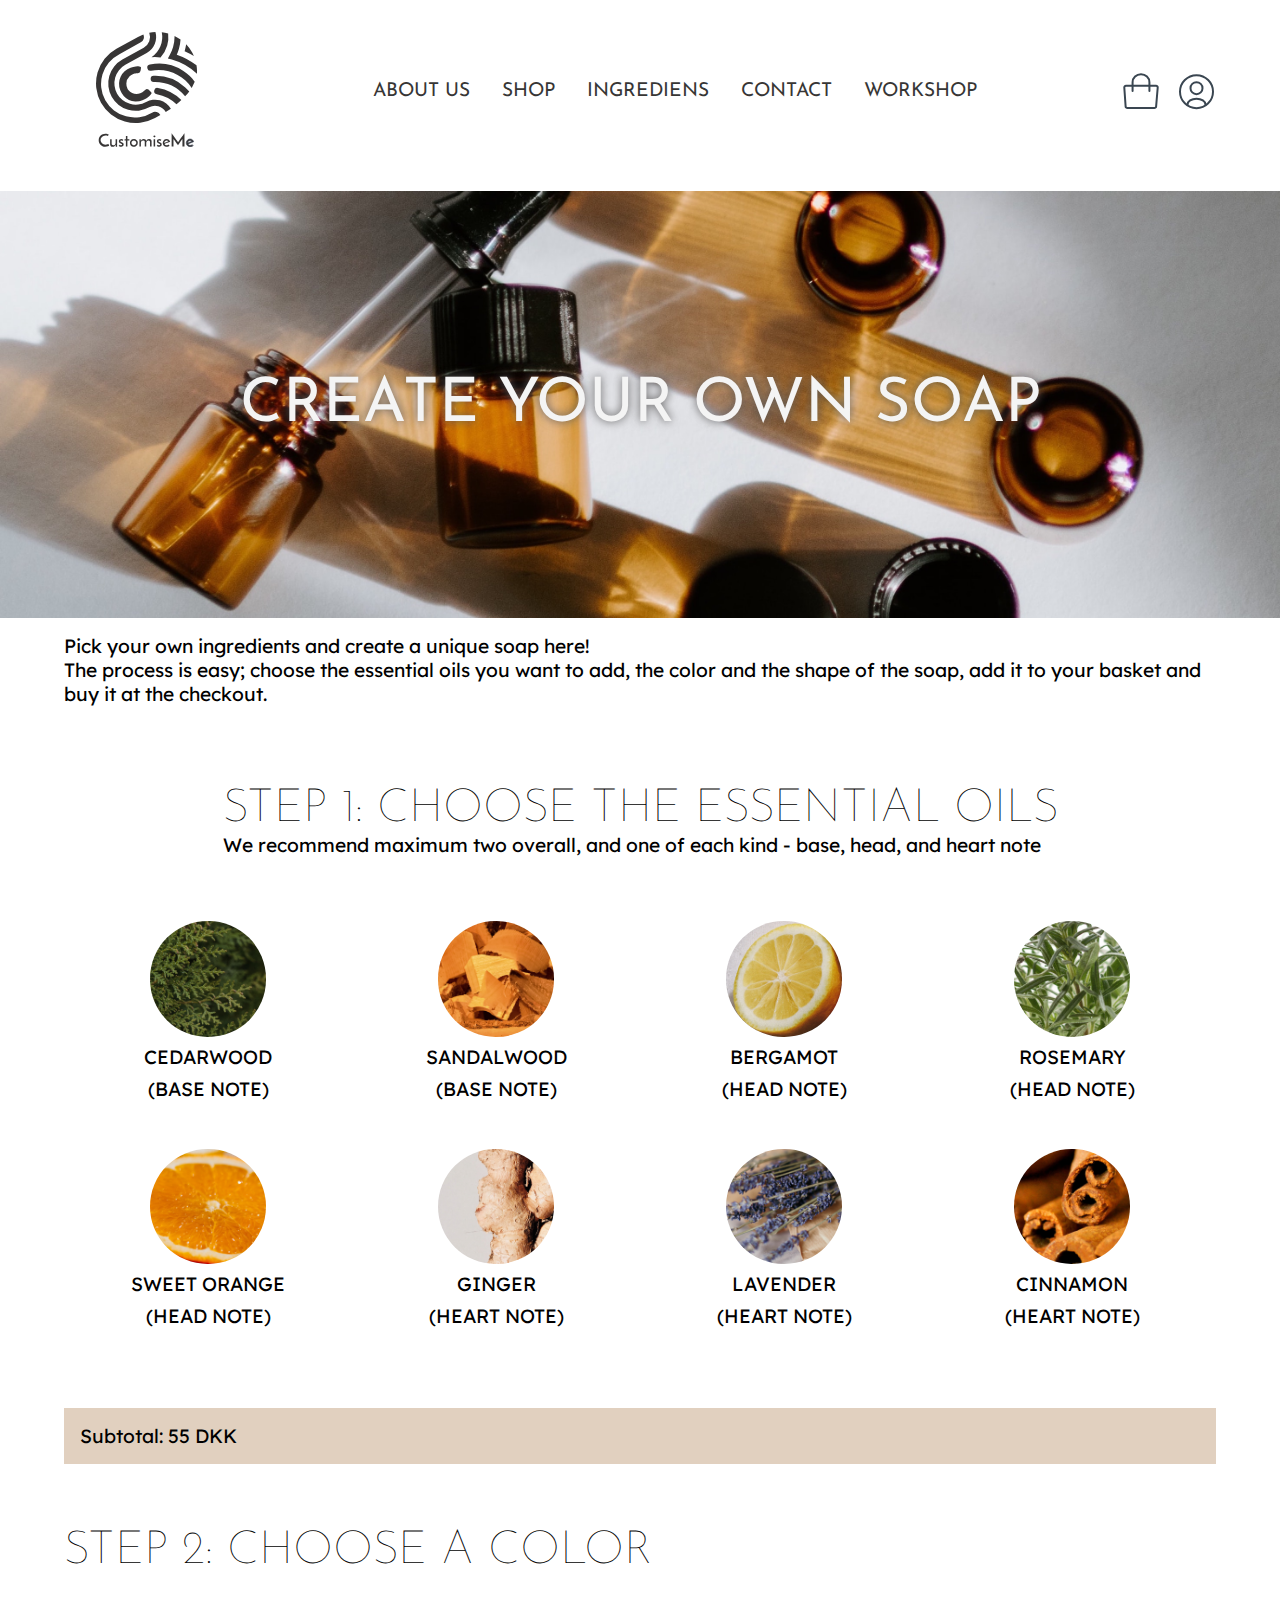
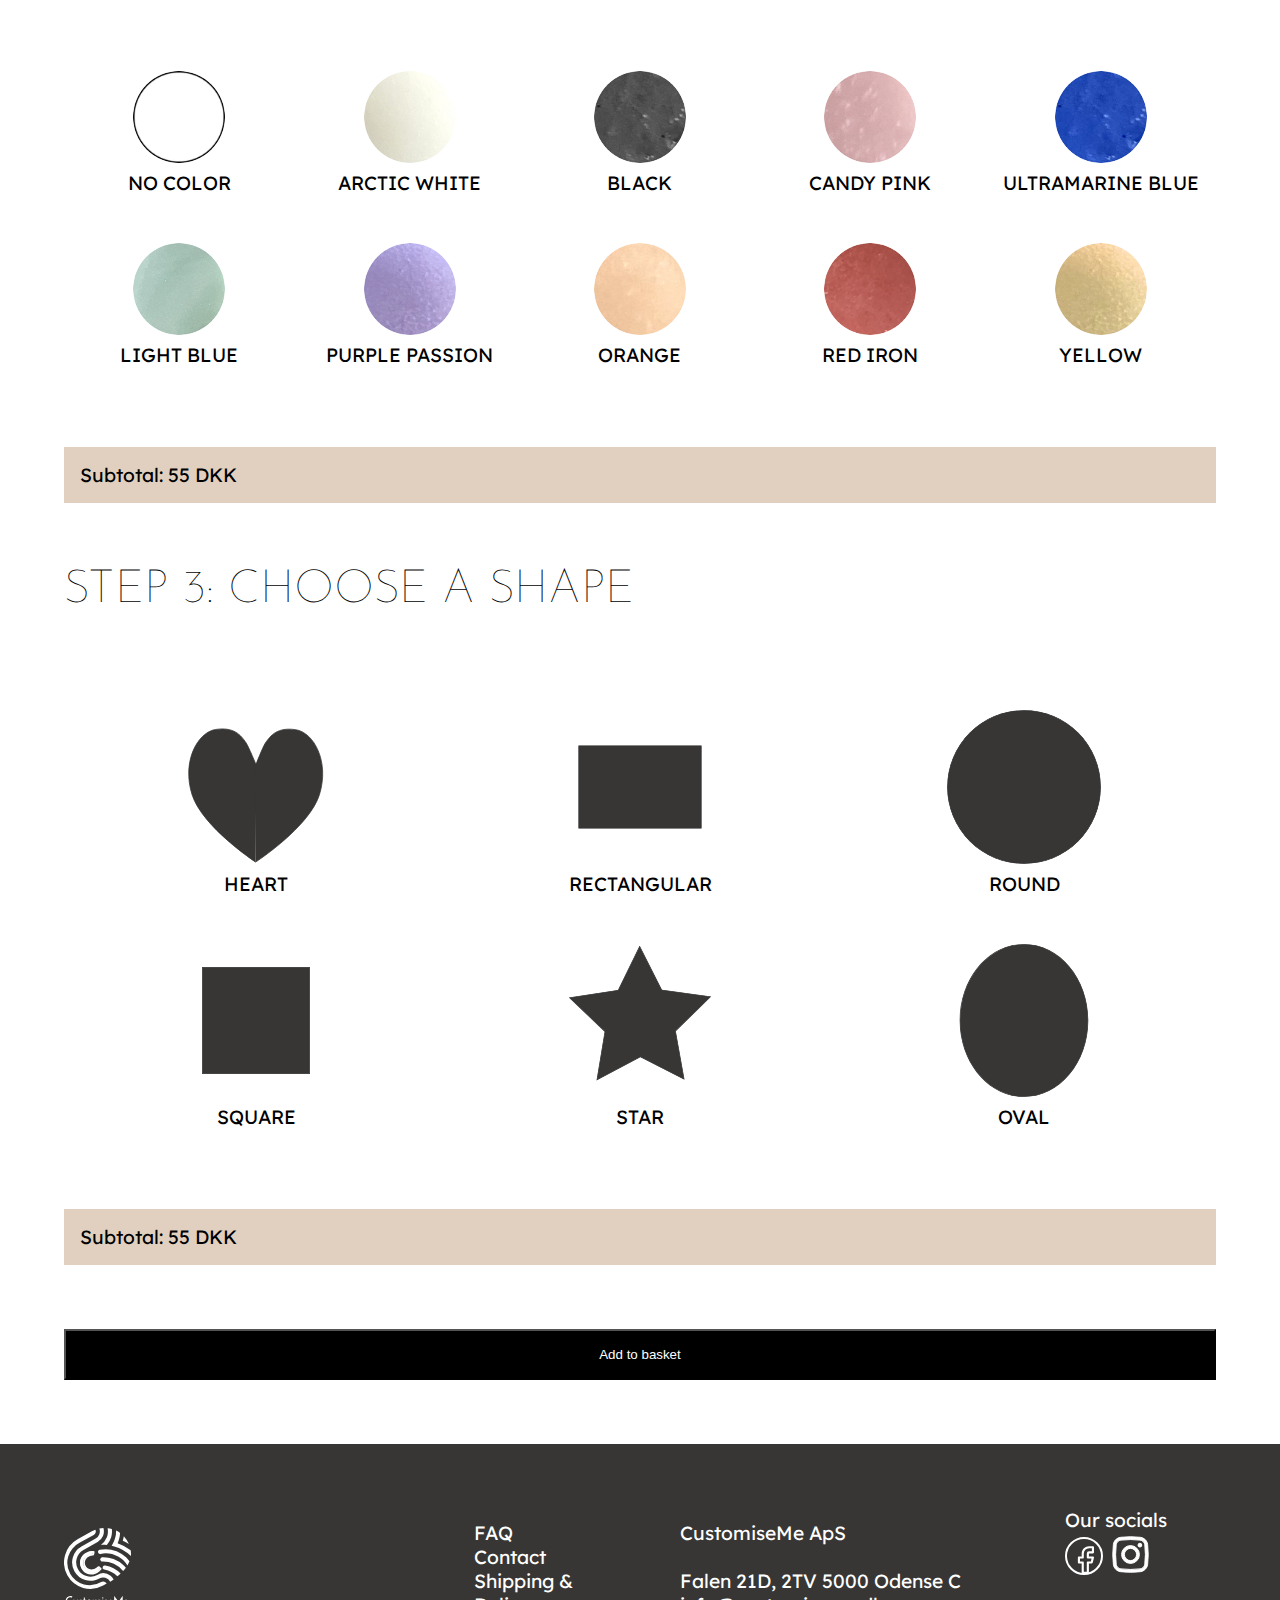
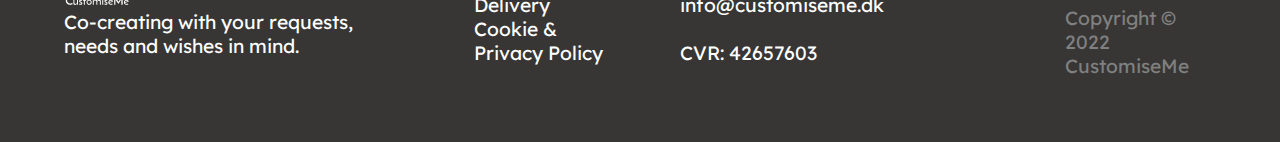
==== customise.html @ 49ecf9dc "accent color change" ====
<!DOCTYPE html>
<html lang="en">
  <head>
    <meta charset="UTF-8" />
    <meta http-equiv="X-UA-Compatible" content="IE=edge" />
    <meta name="viewport" content="width=device-width, initial-scale=1.0" />
    <title>Customise Page</title>
    <link rel="stylesheet" href="customise.css" />
  </head>
  <body>
    <header class="banner">
      <div class="navflex">
        <div class="logo">
          <a href="#0"><img src="svg/customiseme.svg" alt="logo" /></a>
        </div>
        <div class="togglebuttonflex">
          <img class="toggle-btn" src="svg/menu_black_24dp.svg" alt="menu" />
        </div>
      </div>

      <nav>
        <ul>
          <li><a href="index.html">ABOUT US</a></li>
          <li><a href="productlist.html">SHOP</a></li>
          <li><a href="index.html">INGREDIENS</a></li>
          <li><a href="index.html">CONTACT</a></li>
          <li><a href="index.html">WORKSHOP</a></li>
        </ul>
      </nav>
      <div class="navicons">
        <img src="svg/ShoppingBag.svg" alt="shoppingbag" />
        <img src="svg/profile.svg" alt="profile" />
      </div>
    </header>
    <main id="customisemain">
      <div id="header">
        <img src="img/header.jpg" alt="header" />
        <div id="header_text">
          <h1>Create your own soap</h1>
        </div>
      </div>

      <div id="explanation">
        <p>
          Pick your own ingredients and create a unique soap here!<br>
          The process is easy; choose the essential oils you want to add, the color and the shape of the soap, add it to your basket and buy it at the checkout.
        </p>
      </div>

      <form name="customise" method="POST" data-netlify="true">
        <!-- STEP ONE: CHOOSE ESSENTIAL OILS -->
        <div class="smallflex">
          <div id="title_subtitle">
            <h2>Step 1: Choose the essential oils</h2>
            <p>
              We recommend maximum two overall, and one of each kind - base,
              head, and heart note
            </p>
          </div>

          <div id="options1">
            <label class="oil_check">
              <input type="checkbox" name="oil" value="option1" />
              <img src="img/cedarimg.jpg" alt="cedar_img"/>
              Cedarwood<br />
              <p class="descr">(base note)</p>
            </label>

            <label class="oil_check">
              <input type="checkbox" name="oil" value="option2" />
              <img src="img/sandalimg.jpg" alt="sandal_img" />
              Sandalwood<br />
              <p class="descr">(base note)</p>
            </label>

            <label class="oil_check">
              <input type="checkbox" name="oil" value="option3" />
              <img src="img/bergamotimg.jpg" alt="bergamot_img" />
              Bergamot<br />
              <p class="descr">(head note)</p>
            </label>

            <label class="oil_check">
              <input type="checkbox" name="oil" value="option4" />
              <img src="img/rosemimg.jpg" alt="rosemary_img" />
              Rosemary<br />
              <p class="descr">(head note)</p>
            </label>

            <label class="oil_check">
              <input type="checkbox" name="oil" value="option5" />
              <img src="img/orimg.jpg" alt="orange_img" />
              Sweet orange<br />
              <p class="descr">(head note)</p>
            </label>

            <label class="oil_check">
              <input type="checkbox" name="oil" value="option6" />
              <img src="img/gingimg.jpg" alt="ginger_img" />
              Ginger<br />
              <p class="descr">(heart note)</p>
            </label>

            <label class="oil_check">
              <input type="checkbox" name="oil" value="option7" />
              <img src="img/lavendimg.jpg" alt="lavender_img" />
              Lavender<br />
              <p class="descr">(heart note)</p>
            </label>

            <label class="oil_check">
              <input type="checkbox" name="oil" value="option8" />
              <img src="img/cinnimg.jpg" alt="cinnamon_img" />
              Cinnamon<br />
              <p class="descr">(heart note)</p>
            </label>
          </div>
        </div>

        <div class="subtotal">
          <div class="subtotal_box">
            <p>Subtotal: 55 DKK</p>
          </div>
        </div>

        <!-- STEP TWO: CHOOSE COLOR -->
        <!-- <div class="smallflex"> -->

        <div id="title">
          <h2>Step 2: Choose a color</h2>
        </div>

        <div id="options2">
          <label>
            <input type="radio" name="color" />
            <img src="img/nocolor.jpg" alt="nocolor_img" />
            No Color
          </label>

          <label>
            <input type="radio" name="color" />
            <img src="img/white.jpg" alt="white_img" />
            Arctic White
          </label>

          <label>
            <input type="radio" name="color" />
            <img src="img/black.jpg" alt="black_img" />
            Black
          </label>

          <label>
            <input type="radio" name="color" />
            <img src="img/pink.jpg" alt="candypink_img" />
            Candy Pink
          </label>

          <label>
            <input type="radio" name="color" />
            <img src="img/ultrablue.jpg" alt="ultramarineblue_img" />
            Ultramarine Blue
          </label>

          <label>
            <input type="radio" name="color" />
            <img src="img/lightblue.jpg" alt="lightblue_img" />
            Light Blue
          </label>

          <label>
            <input type="radio" name="color" />
            <img src="img/purple.jpg" alt="purplepassion_img" />
            Purple Passion
          </label>

          <label>
            <input type="radio" name="color" />
            <img src="img/orange.jpg" alt="orange_img" />
            Orange
          </label>

          <label>
            <input type="radio" name="color" />
            <img src="img/rediron.jpg" alt="rediron_img" />
            Red Iron
          </label>

          <label>
            <input type="radio" name="color" />
            <img src="img/yellow.jpg" alt="yellow_img" />
            Yellow
          </label>
        </div>

        <div class="subtotal">
          <div class="subtotal_box">
            <p>Subtotal: 55 DKK</p>
          </div>
        </div>
        <!-- </div> -->

        <!-- STEP THREE: CHOOSE SHAPE -->
        <!-- <div class="smallflex"> -->

        <div id="title">
          <h2>Step 3: Choose a shape</h2>
        </div>

        <div id="options3">
          <label>
            <input type="radio" name="shape" />
            <img src="img/heart.svg" alt="heart_shape" />
            Heart
          </label>

          <label>
            <input type="radio" name="shape" />
            <img src="img/rectangle.svg" alt="rect_shape" />
            Rectangular
          </label>

          <label>
            <input type="radio" name="shape" />
            <img src="img/round.svg" alt="round_shape" />
            Round
          </label>

          <label>
            <input type="radio" name="shape" />
            <img src="img/square.svg" alt="square_shape" />
            Square
          </label>

          <label>
            <input type="radio" name="shape" />
            <img src="img/star.svg" alt="star_shape" />
            Star
          </label>

          <label>
            <input type="radio" name="shape" />
            <img src="img/oval.svg" alt="oval_shape" />
            Oval
          </label>
        </div>

        <div class="subtotal">
          <div class="subtotal_box">
            <p>Subtotal: 55 DKK</p>
          </div>
        </div>

            <button class="basket">Add to basket</button>
        <!-- </div> -->
      </form>
    </main>
    <footer>
      <div>
        <a href="#0"><img src="svg/whitelogo.svg" alt="whitelogo" /></a>
        <p>Co-creating with your requests, needs and wishes in mind.</p>
      </div>
      <ul>
        <li>FAQ</li>
        <li>Contact</li>
        <li>Shipping & Delivery</li>
        <li>Cookie & Privacy Policy</li>
      </ul>
      <div>
        <p>
          CustomiseMe ApS <br /><br />
          Falen 21D, 2TV 5000 Odense C info@customiseme.dk
          <br /><br />
          CVR: 42657603
        </p>
      </div>
      <div class="socials">
        <p>Our socials</p>
        <a href="https://www.facebook.com/customisemedk"
          ><img src="svg/facebook.svg" alt="facebook"
        /></a>
        <a href="https://www.instagram.com/customisemedk/"
          ><img src="svg/instagram.svg" alt="instagram"
        /></a>
        <br /><br />
        <p class="copyright">Copyright &copy; 2022 CustomiseMe</p>
      </div>
    </footer>

<script src="customise.js"></script>

  </body>
</html>
---- customise.css ----
@import url("https://fonts.googleapis.com/css2?family=Josefin+Sans&display=swap");
@import url("https://fonts.googleapis.com/css2?family=Josefin+Sans:wght@300&display=swap");
@import url("https://fonts.googleapis.com/css2?family=Lexend:wght@300&display=swap");

:root {
  /* Whenever you use josefin Sans as a font, add font-weight (light or regular/bold) */
  /* This should be regular font weight */
  --ff-pri: "Josefin Sans", sans-serif;
  /* This should be light font weight hen used) */
  --ff-sec: "Josefin Sans", sans-serif;
  --ff-ter: "Lexend", sans-serif;

  /* For font seizing */
  --fs-xs: 0.8rem;
  --fs-s: 1.2rem;
  --fs-m: clamp(1.1rem, 1vw + 0.8rem, 1.8rem);
  --fs-l: clamp(1.7rem, 2.36vw + 1rem, 3.1rem);
  --fs-xl: clamp(2.3rem, 3.54vw + 1rem, 4.2rem);

  /* For colors */
  --clr-bg: #f4f4f4;
  --clr-pri: #373635;
  --clr-sec: #e1d0bf;
  --clr-blck: #000;
  /* Maybe we add a new accent color */
  --clr-acc: #e1d0bf;

  /* For seizing in general */
  --sp-xs: 0.5rem;
  --sp-s: 1rem;
  --sp-m: 2rem;
  --sp-l: 4rem;
  --sp-xl: 8rem;
  --sp-xxl: 12rem;
}

* {
  margin: 0;
  padding: 0;
  list-style: none;
  box-sizing: border-box;
}

html {
  scroll-behavior: smooth;
}

.body {
  font-family: var(--ff-ter);
}

h1 {
  font-family: var(--ff-pri);
  font-weight: normal;
  font-size: var(--fs-xl);
}

h2 {
  font-family: var(--ff-sec);
  font-weight: lighter;
  font-size: var(--fs-l);
}

p {
  font-family: var(--ff-ter);
  font-size: var(--fs-s);
}

/* CUSTOMISE PAGE */

#customisemain {
  display: grid;
  grid-template-rows: auto;
  gap: 5rem;
  margin: var(--sp-l);
}

#header {
  grid-row: 1 / 2;
  position: relative;
  text-align: center;
  margin: -4rem;
}

#customisemain h1,
#customisemain h2 {
  text-transform: uppercase;
}

#header img {
  display: block;
  max-width: 100%;
  height: auto;
}

#header_text {
  position: absolute;
  color: var(--clr-bg);
  top: 50%;
  left: 50%;
  transform: translate(-50%, -50%);
  text-shadow: 0px 0px 10px #5e5d5d;
}

form {
  display: flex;
  flex-direction: column;
  justify-content: space-evenly;
  gap: var(--sp-l);
}

.options {
  display: flex;
  flex-direction: row;
  flex-wrap: wrap;
  justify-content: space-around;
  gap: var(--sp-m);
}

label {
  display: flex;
  flex-direction: column;
  align-items: center;
  gap: var(--sp-xs);
  margin: 2rem 0 1rem 0;

  font-family: var(--ff-ter);
  font-size: var(--fs-s);
  text-transform: uppercase;
}

.smallflex {
  display: flex;
  flex-direction: row;
  flex-wrap: wrap;
  justify-content: space-around;
  gap: var(--sp-m);
}

/* step one */

#title_subtitle {
  display: flex;
  flex-direction: column;
  flex-wrap: wrap;
  justify-content: center;
}

form img {
  display: block;
  max-width: 25%;
  height: auto;
  border-radius: 50%;
}

/* step two */

#steptwo {
  display: flex;
  flex-direction: row;
  flex-wrap: wrap;
  justify-content: space-around;
  gap: var(--sp-m);
}

#steptwo img {
  display: block;
  max-width: 40%;
  height: auto;
  border-radius: 50%;
}

/* step three */

#stepthree {
  display: flex;
  flex-direction: row;
  flex-wrap: wrap;
  justify-content: space-around;
  gap: var(--sp-m);
}

#stepthree img {
  display: block;
  max-width: 30%;
  height: auto;
  border-radius: 50%;
}

/* HIDE CHECKBOX AND RADIO */
[type="checkbox"] {
  position: absolute;
  opacity: 0;
  width: 0;
  height: 0;
}

[type="radio"] {
  position: absolute;
  opacity: 0;
  width: 0;
  height: 0;
}

/* IMAGE STYLES */
[type="checkbox"] + img {
  cursor: pointer;
}

[type="radio"] + img {
  cursor: pointer;
}

/* CHECKED STYLES */

form img:hover {
    outline: 3px solid #EDB3B4;
    outline-offset: 2px;
}

[type="checkbox"]:checked + img {
  outline: 3px solid #EDB3B4;
  outline-offset: 2px;
}

[type="radio"]:checked + img {
  outline: 3px solid #EDB3B4;
  outline-offset: 2px;
}

.subtotal_box {
  background-color: var(--clr-acc);
  padding: var(--sp-s);
}

.basket {
    background-color: black;
    color: white;
    padding: 1rem 2rem;
    cursor: pointer;
  }




@media only screen and (min-width: 650px) {
  /* CHECKBOX AND RADIO GRID */
  #options1 {
    display: grid;
    grid-template-columns: repeat(3, 1fr);
    grid-template-rows: min-content;
  }

  #options2 {
    display: grid;
    grid-template-columns: repeat(3, 1fr);
    grid-template-rows: min-content;
  }

  #options3 {
    display: grid;
    grid-template-columns: repeat(3, 1fr);
    grid-template-rows: min-content;
  }

  form img {
    display: block;
    max-width: 40%;
    height: auto;
    border-radius: 50%;
  }
}

@media only screen and (min-width: 1100px) {
  #header img {
    display: block;
    max-width: 100%;
    height: auto;
  }

  #header_text {
    position: absolute;
    color: var(--clr-bg);
    top: 50%;
    right: -15%;
    transform: translate(-50%, -50%);
  }

  /* CHECKBOX AND RADIO GRID */
  #options1 {
    display: grid;
    grid-template-columns: repeat(4, 1fr);
    grid-template-rows: min-content;
  }

  #options2 {
    display: grid;
    grid-template-columns: repeat(5, 1fr);
    grid-template-rows: min-content;
  }

  #options3 {
    display: grid;
    grid-template-columns: repeat(3, 1fr);
    grid-template-rows: min-content;
  }

  form img {
    display: block;
    max-width: 40%;
    height: auto;
    border-radius: 50%;
  }
}

/* NAV */

nav {
  display: flex;
  justify-content: space-between;
}

nav ul {
  display: flex;
  justify-content: space-evenly;
  align-items: center;
  gap: var(--sp-s);
  font-family: var(--ff-sec);
  font-size: var(--fs-s);
}

nav a {
  color: var(--clr-pri);
  text-decoration: none;
}
.navflex {
  display: flex;
  justify-content: space-between;
  margin: var(--sp-m);
}

.toggle-btn {
  background: transparent;
  border: none;
  display: block;
  min-width: 60px;
  min-height: 44px;
  font-size: 1.1rem;
  cursor: pointer;
}
.close {
  background: transparent;
  border: none;
  display: block;
  min-width: 44px;
  min-height: 44px;
  font-size: 1.1rem;
  cursor: pointer;
}

.navicons {
  display: none;
}

.togglebuttonflex {
  display: flex;
  justify-content: flex-end;
  align-items: center;
}

nav {
  display: none;
}

nav.shown {
  border-top: 1px solid var(--clr-pri);
  padding-top: 1rem;
  display: flex;
  flex: 1 1 100%;
  flex-flow: column;
}

nav ul {
  display: flex;
  flex-flow: column;
}
.banner {
  border-bottom: 1px solid var(--clr-pri);
  width: 90%;
  margin-left: 5%;
  padding-bottom: 0.5rem;
}

/* Footer */
footer {
  background-color: var(--clr-pri);
  font-family: var(--ff-ter);
  font-size: var(--fs-s);
  color: white;
  display: grid;
  padding: var(--sp-l);
  gap: var(--sp-xl);
  grid-template-columns: 1fr 1fr;
  align-items: center;
}

.copyright {
  color: gray;
}

/* Media for burgermenu */

@media (min-width: 1000px) {
  .banner {
    display: flex;
    justify-content: space-between;
    align-items: center;
    border: none;
  }
  .navicons {
    display: flex;
    justify-content: center;
    align-items: center;
    gap: var(--sp-s);
  }
  .navflex {
    display: flex;
    justify-content: space-between;
  }

  nav ul {
    flex-flow: row;
    gap: var(--sp-m);
  }

  .logo {
    width: 6%;
  }
  nav {
    display: block;
    flex-flow: row;
  }

  /* burgermenu */
  .toggle-btn {
    display: none;
  }
  .close {
    display: none;
  }
  footer {
    display: flex;
    gap: var(--sp-l);
    justify-content: space-between;
  }
  .socials {
    width: 20%;
  }
}

@media (min-width: 1300px) {
  nav ul li {
    font-size: var(--fs-m);
  }
}
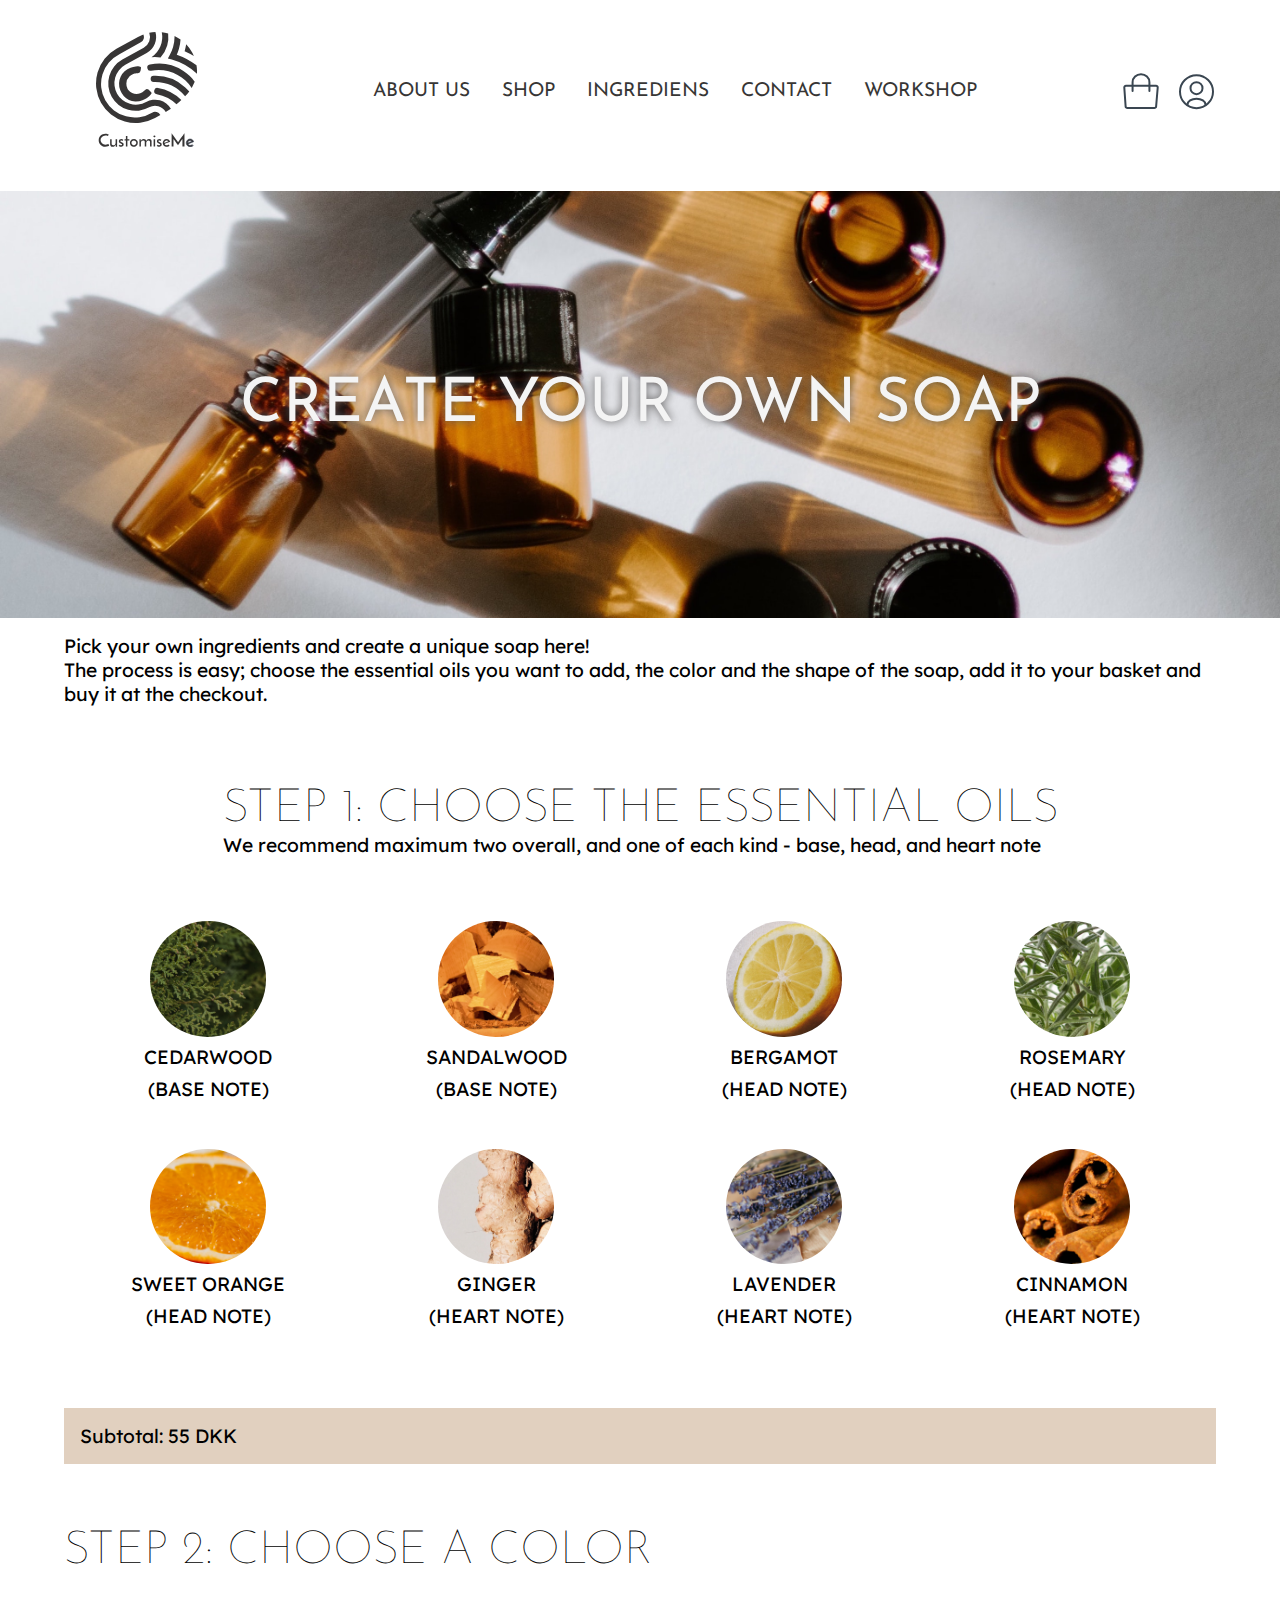
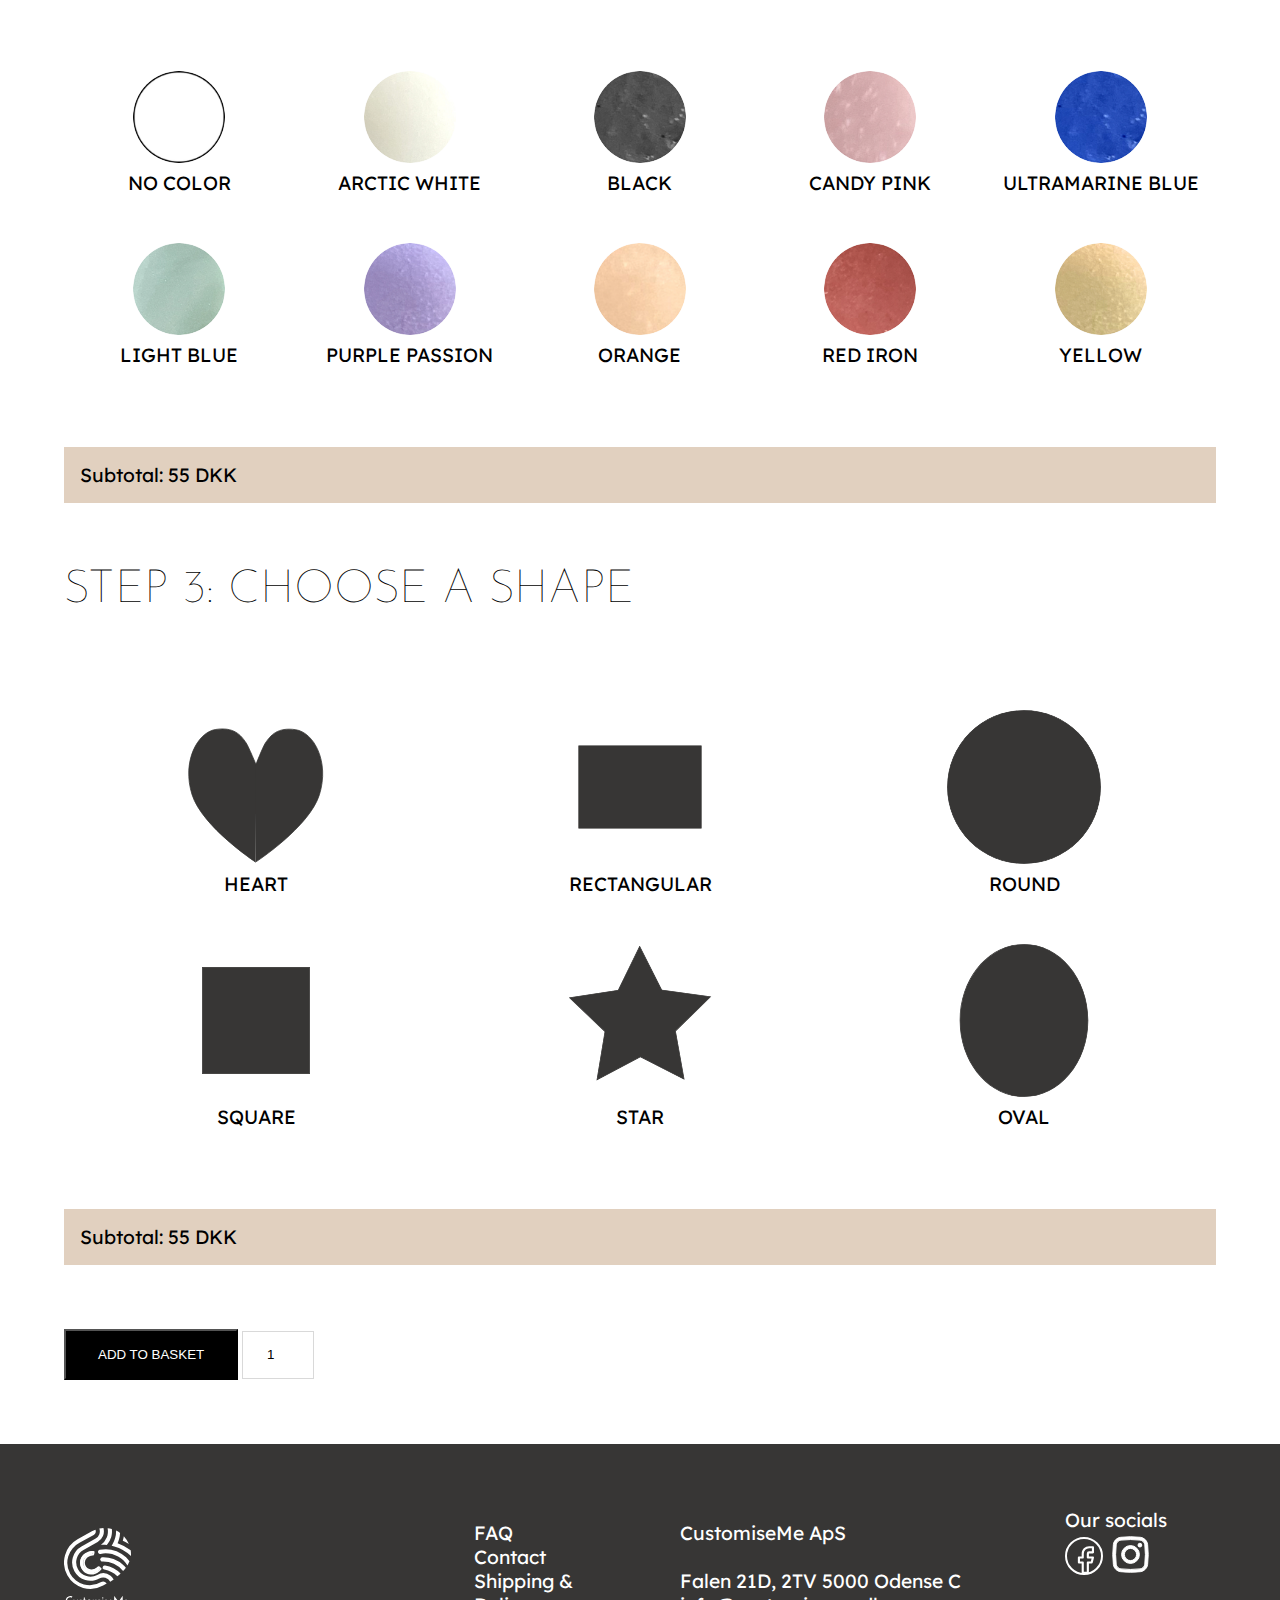
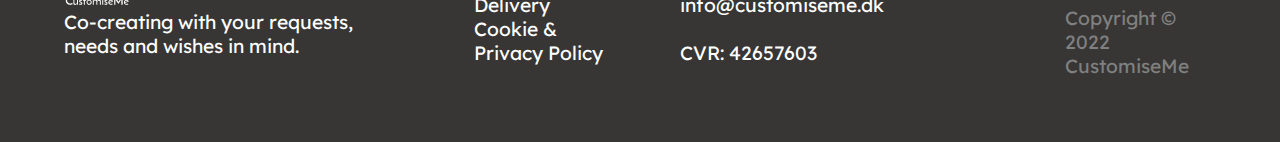
==== commit 3f5c0ecd: "basket_and_quantity" ====
--- a/customise.html
+++ b/customise.html
@@ -250,7 +250,19 @@
           </div>
         </div>
 
-            <button class="basket">Add to basket</button>
+        <div>
+        <button class="basket">ADD TO BASKET</button>
+        <input
+          class="quant"
+          type="number"
+          id="quantity"
+          name="quantity"
+          min="1"
+          max="10"
+          value="1"
+        />
+      </div>
+
         <!-- </div> -->
       </form>
     </main>
--- a/customise.css
+++ b/customise.css
@@ -240,7 +240,21 @@
     cursor: pointer;
   }
 
-
+  .quant {
+    background-color: rgb(255, 255, 255);
+    min-width: 72px;
+    min-height: 48px;
+    border: 1px solid rgb(217, 217, 217);
+    text-align: center;
+    padding: 5px 0px 5px;
+    align-items: center;
+    transition: all 0.15s linear 0s;
+    color: rgb(0, 0, 0);
+  }
+  
+  .quant:hover {
+    border-color: rgb(119, 118, 120);
+  }
 
 
 @media only screen and (min-width: 650px) {
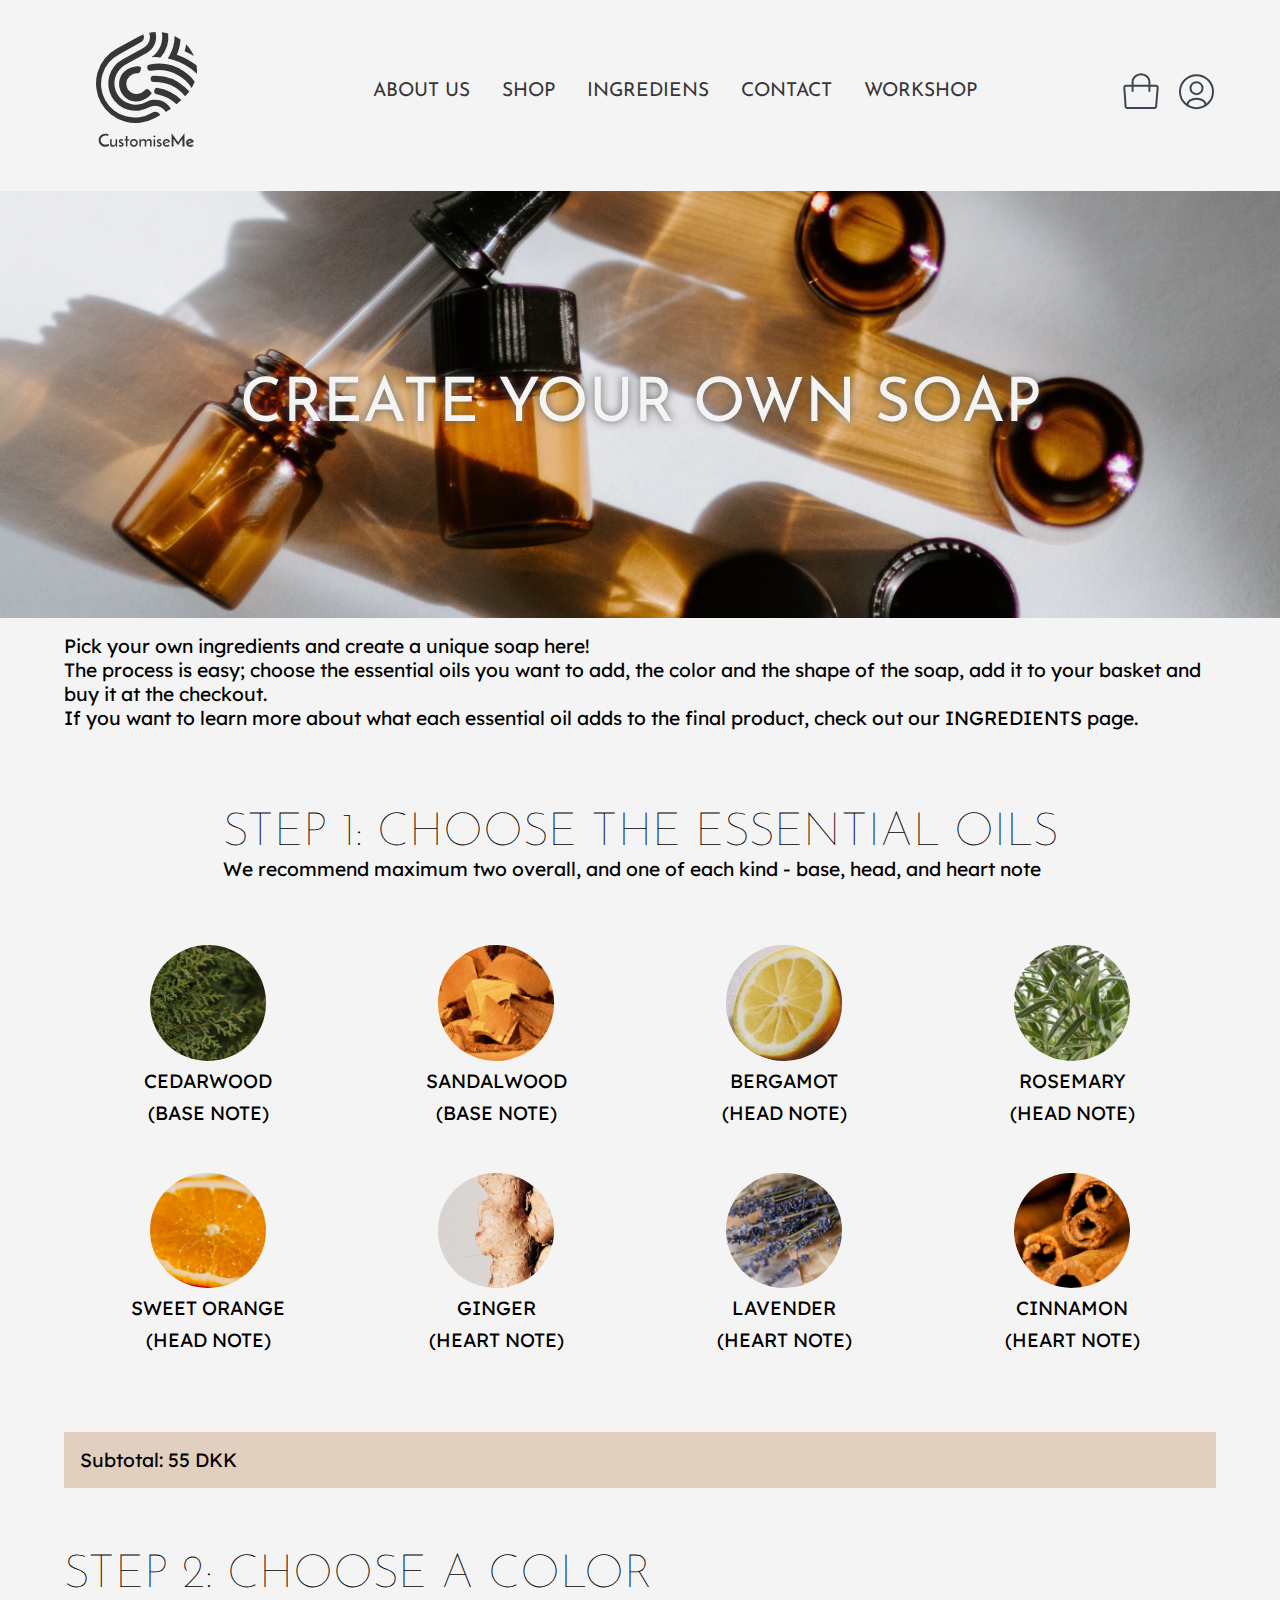
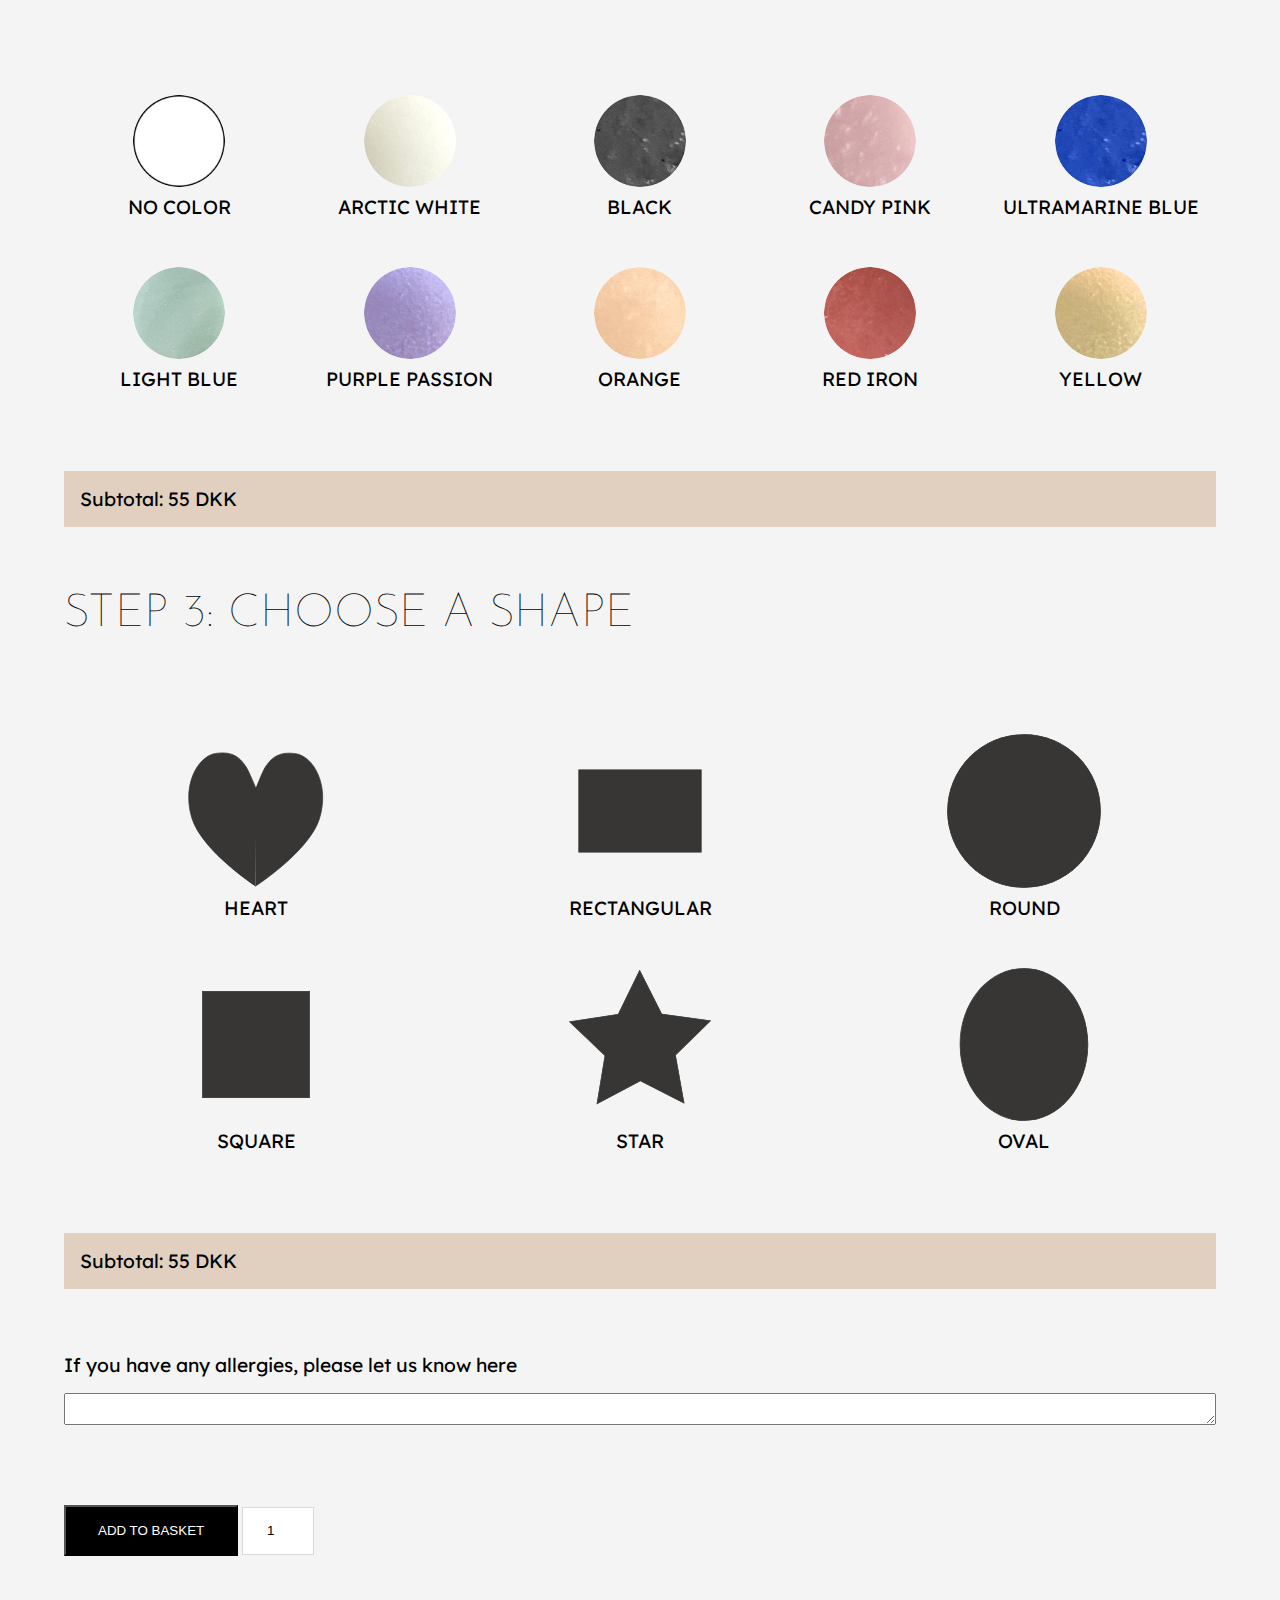
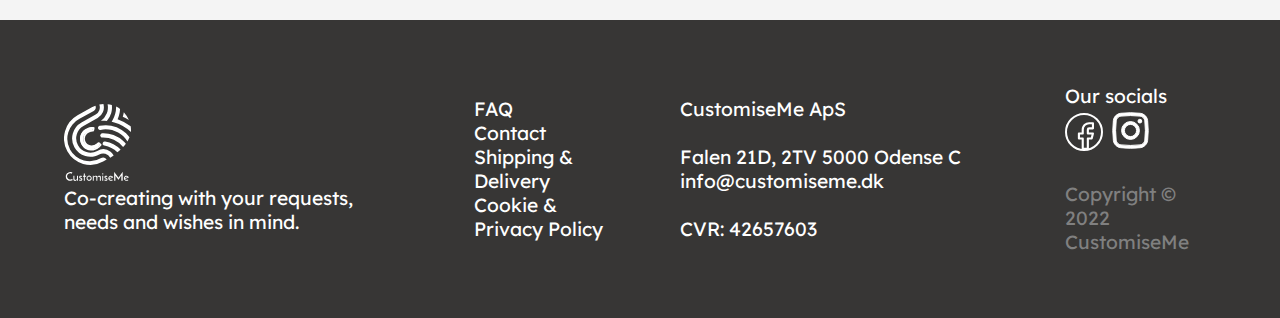
==== commit 41a3a6ff: "allergies" ====
--- a/customise.html
+++ b/customise.html
@@ -43,7 +43,8 @@
       <div id="explanation">
         <p>
           Pick your own ingredients and create a unique soap here!<br>
-          The process is easy; choose the essential oils you want to add, the color and the shape of the soap, add it to your basket and buy it at the checkout.
+          The process is easy; choose the essential oils you want to add, the color and the shape of the soap, add it to your basket and buy it at the checkout.<br>
+          If you want to learn more about what each essential oil adds to the final product, check out our INGREDIENTS page.
         </p>
       </div>
 
@@ -60,56 +61,56 @@
 
           <div id="options1">
             <label class="oil_check">
-              <input type="checkbox" name="oil" value="option1" />
+              <input type="checkbox" name="oil" value="cedarwood" />
               <img src="img/cedarimg.jpg" alt="cedar_img"/>
               Cedarwood<br />
               <p class="descr">(base note)</p>
             </label>
 
             <label class="oil_check">
-              <input type="checkbox" name="oil" value="option2" />
+              <input type="checkbox" name="oil" value="sandalwood" />
               <img src="img/sandalimg.jpg" alt="sandal_img" />
               Sandalwood<br />
               <p class="descr">(base note)</p>
             </label>
 
             <label class="oil_check">
-              <input type="checkbox" name="oil" value="option3" />
+              <input type="checkbox" name="oil" value="bergamot" />
               <img src="img/bergamotimg.jpg" alt="bergamot_img" />
               Bergamot<br />
               <p class="descr">(head note)</p>
             </label>
 
             <label class="oil_check">
-              <input type="checkbox" name="oil" value="option4" />
+              <input type="checkbox" name="oil" value="rosemary" />
               <img src="img/rosemimg.jpg" alt="rosemary_img" />
               Rosemary<br />
               <p class="descr">(head note)</p>
             </label>
 
             <label class="oil_check">
-              <input type="checkbox" name="oil" value="option5" />
+              <input type="checkbox" name="oil" value="sweetorange" />
               <img src="img/orimg.jpg" alt="orange_img" />
               Sweet orange<br />
               <p class="descr">(head note)</p>
             </label>
 
             <label class="oil_check">
-              <input type="checkbox" name="oil" value="option6" />
+              <input type="checkbox" name="oil" value="ginger" />
               <img src="img/gingimg.jpg" alt="ginger_img" />
               Ginger<br />
               <p class="descr">(heart note)</p>
             </label>
 
             <label class="oil_check">
-              <input type="checkbox" name="oil" value="option7" />
+              <input type="checkbox" name="oil" value="lavender" />
               <img src="img/lavendimg.jpg" alt="lavender_img" />
               Lavender<br />
               <p class="descr">(heart note)</p>
             </label>
 
             <label class="oil_check">
-              <input type="checkbox" name="oil" value="option8" />
+              <input type="checkbox" name="oil" value="cinnamon" />
               <img src="img/cinnimg.jpg" alt="cinnamon_img" />
               Cinnamon<br />
               <p class="descr">(heart note)</p>
@@ -132,61 +133,61 @@
 
         <div id="options2">
           <label>
-            <input type="radio" name="color" />
+            <input type="checkbox" name="color" value="nocolor" />
             <img src="img/nocolor.jpg" alt="nocolor_img" />
             No Color
           </label>
 
           <label>
-            <input type="radio" name="color" />
+            <input type="checkbox" name="color" value="arcticwhite" />
             <img src="img/white.jpg" alt="white_img" />
             Arctic White
           </label>
 
           <label>
-            <input type="radio" name="color" />
+            <input type="checkbox" name="color" value="black" />
             <img src="img/black.jpg" alt="black_img" />
             Black
           </label>
 
           <label>
-            <input type="radio" name="color" />
+            <input type="checkbox" name="color" value="candypink" />
             <img src="img/pink.jpg" alt="candypink_img" />
             Candy Pink
           </label>
 
           <label>
-            <input type="radio" name="color" />
+            <input type="checkbox" name="color" value="ultramarineblue" />
             <img src="img/ultrablue.jpg" alt="ultramarineblue_img" />
             Ultramarine Blue
           </label>
 
           <label>
-            <input type="radio" name="color" />
+            <input type="checkbox" name="color" value="lightblue" />
             <img src="img/lightblue.jpg" alt="lightblue_img" />
             Light Blue
           </label>
 
           <label>
-            <input type="radio" name="color" />
+            <input type="checkbox" name="color" value="purplepassion" />
             <img src="img/purple.jpg" alt="purplepassion_img" />
             Purple Passion
           </label>
 
           <label>
-            <input type="radio" name="color" />
+            <input type="checkbox" name="color" value="orange" />
             <img src="img/orange.jpg" alt="orange_img" />
             Orange
           </label>
 
           <label>
-            <input type="radio" name="color" />
+            <input type="checkbox" name="color" value="rediron" />
             <img src="img/rediron.jpg" alt="rediron_img" />
             Red Iron
           </label>
 
           <label>
-            <input type="radio" name="color" />
+            <input type="checkbox" name="color" value="yellow" />
             <img src="img/yellow.jpg" alt="yellow_img" />
             Yellow
           </label>
@@ -248,6 +249,16 @@
           <div class="subtotal_box">
             <p>Subtotal: 55 DKK</p>
           </div>
+        </div>
+
+
+        <!-- ALLERGIES -->
+    
+        <div id="allergies">
+          <p>If you have any allergies, please let us know here</p>
+          <label>
+           <textarea name="message"></textarea>
+          </label>
         </div>
 
         <div>
@@ -298,7 +309,5 @@
       </div>
     </footer>
 
-<script src="customise.js"></script>
-
   </body>
 </html>
--- a/customise.css
+++ b/customise.css
@@ -45,7 +45,8 @@
   scroll-behavior: smooth;
 }
 
-.body {
+body {
+  background-color: var(--clr-bg);
   font-family: var(--ff-ter);
 }
 
@@ -231,6 +232,19 @@
 .subtotal_box {
   background-color: var(--clr-acc);
   padding: var(--sp-s);
+}
+
+
+#allergies label {
+  display: flex;
+  flex-direction: column;
+  align-items:stretch;
+  gap: var(--sp-xs);
+  margin: 1rem 0 1rem 0;
+
+  font-family: var(--ff-ter);
+  font-size: var(--fs-s);
+  text-transform: uppercase;
 }
 
 .basket {
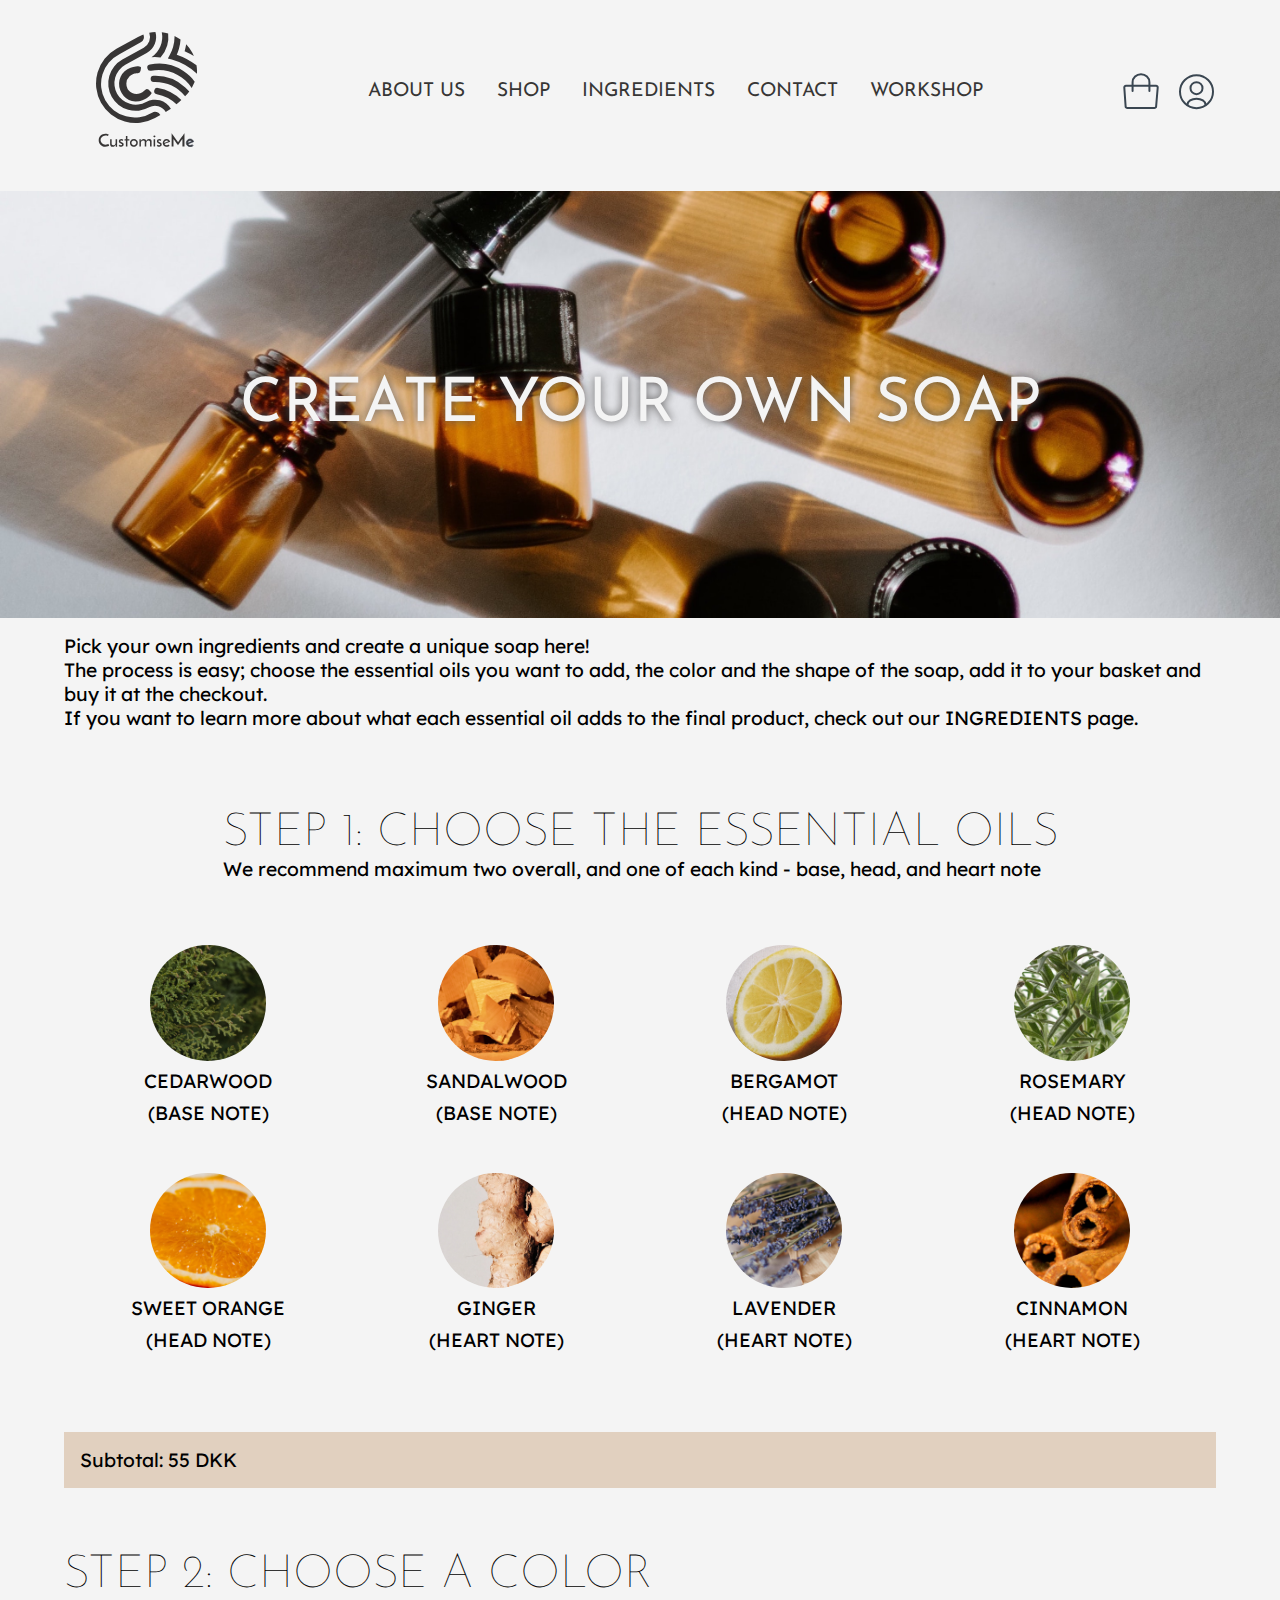
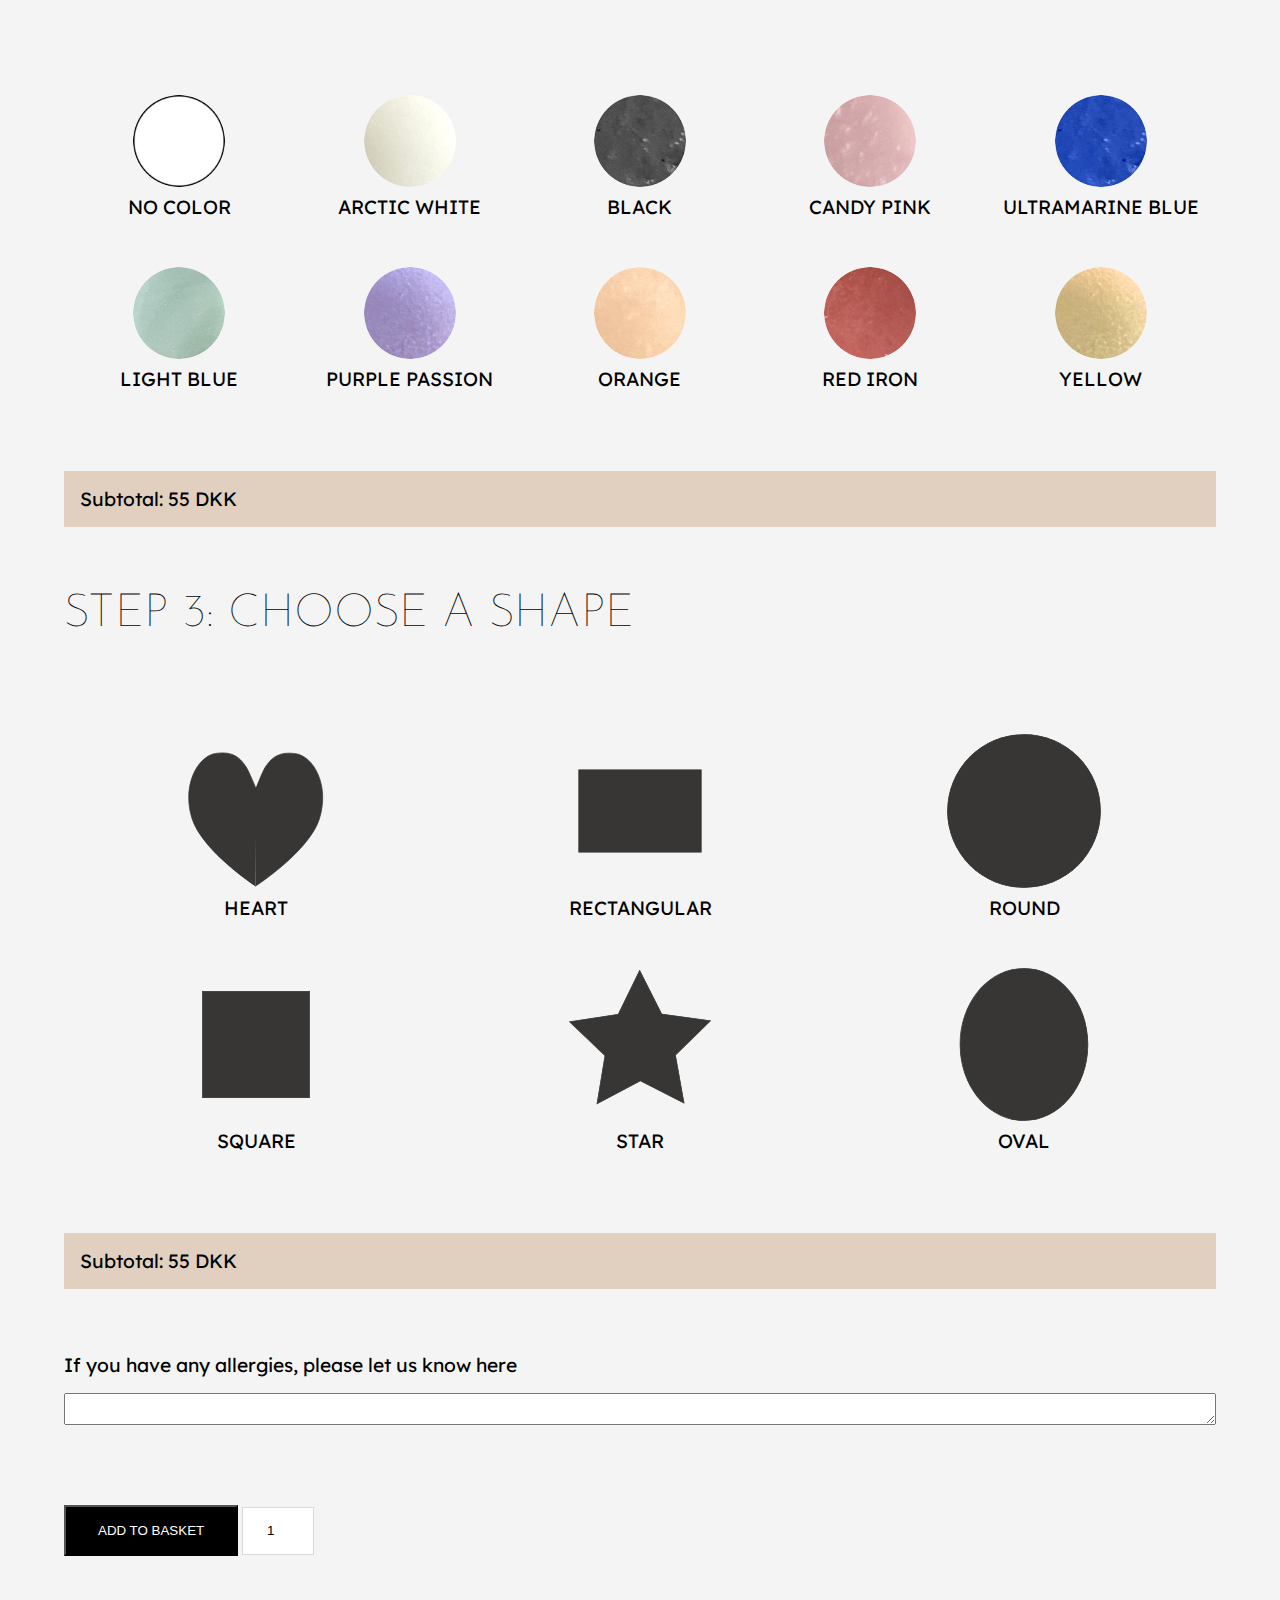
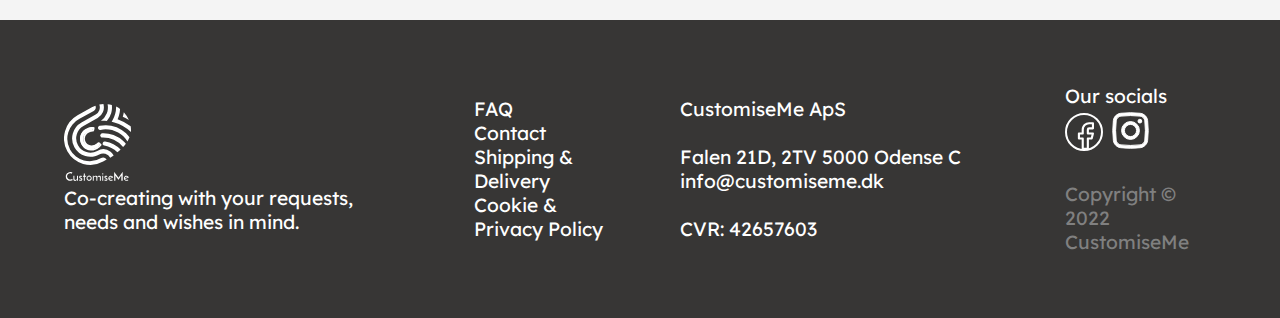
==== commit a4e7f9cd: "general fix in nav" ====
--- a/customise.html
+++ b/customise.html
@@ -11,7 +11,7 @@
     <header class="banner">
       <div class="navflex">
         <div class="logo">
-          <a href="#0"><img src="svg/customiseme.svg" alt="logo" /></a>
+          <a href="index.html"><img src="svg/customiseme.svg" alt="logo" /></a>
         </div>
         <div class="togglebuttonflex">
           <img class="toggle-btn" src="svg/menu_black_24dp.svg" alt="menu" />
@@ -22,7 +22,7 @@
         <ul>
           <li><a href="index.html">ABOUT US</a></li>
           <li><a href="productlist.html">SHOP</a></li>
-          <li><a href="index.html">INGREDIENS</a></li>
+          <li><a href="index.html">INGREDIENTS</a></li>
           <li><a href="index.html">CONTACT</a></li>
           <li><a href="index.html">WORKSHOP</a></li>
         </ul>
@@ -42,9 +42,12 @@
 
       <div id="explanation">
         <p>
-          Pick your own ingredients and create a unique soap here!<br>
-          The process is easy; choose the essential oils you want to add, the color and the shape of the soap, add it to your basket and buy it at the checkout.<br>
-          If you want to learn more about what each essential oil adds to the final product, check out our INGREDIENTS page.
+          Pick your own ingredients and create a unique soap here!<br />
+          The process is easy; choose the essential oils you want to add, the
+          color and the shape of the soap, add it to your basket and buy it at
+          the checkout.<br />
+          If you want to learn more about what each essential oil adds to the
+          final product, check out our INGREDIENTS page.
         </p>
       </div>
 
@@ -62,7 +65,7 @@
           <div id="options1">
             <label class="oil_check">
               <input type="checkbox" name="oil" value="cedarwood" />
-              <img src="img/cedarimg.jpg" alt="cedar_img"/>
+              <img src="img/cedarimg.jpg" alt="cedar_img" />
               Cedarwood<br />
               <p class="descr">(base note)</p>
             </label>
@@ -251,28 +254,27 @@
           </div>
         </div>
 
-
         <!-- ALLERGIES -->
-    
+
         <div id="allergies">
           <p>If you have any allergies, please let us know here</p>
           <label>
-           <textarea name="message"></textarea>
+            <textarea name="message"></textarea>
           </label>
         </div>
 
         <div>
-        <button class="basket">ADD TO BASKET</button>
-        <input
-          class="quant"
-          type="number"
-          id="quantity"
-          name="quantity"
-          min="1"
-          max="10"
-          value="1"
-        />
-      </div>
+          <button class="basket">ADD TO BASKET</button>
+          <input
+            class="quant"
+            type="number"
+            id="quantity"
+            name="quantity"
+            min="1"
+            max="10"
+            value="1"
+          />
+        </div>
 
         <!-- </div> -->
       </form>
@@ -308,6 +310,5 @@
         <p class="copyright">Copyright &copy; 2022 CustomiseMe</p>
       </div>
     </footer>
-
   </body>
 </html>
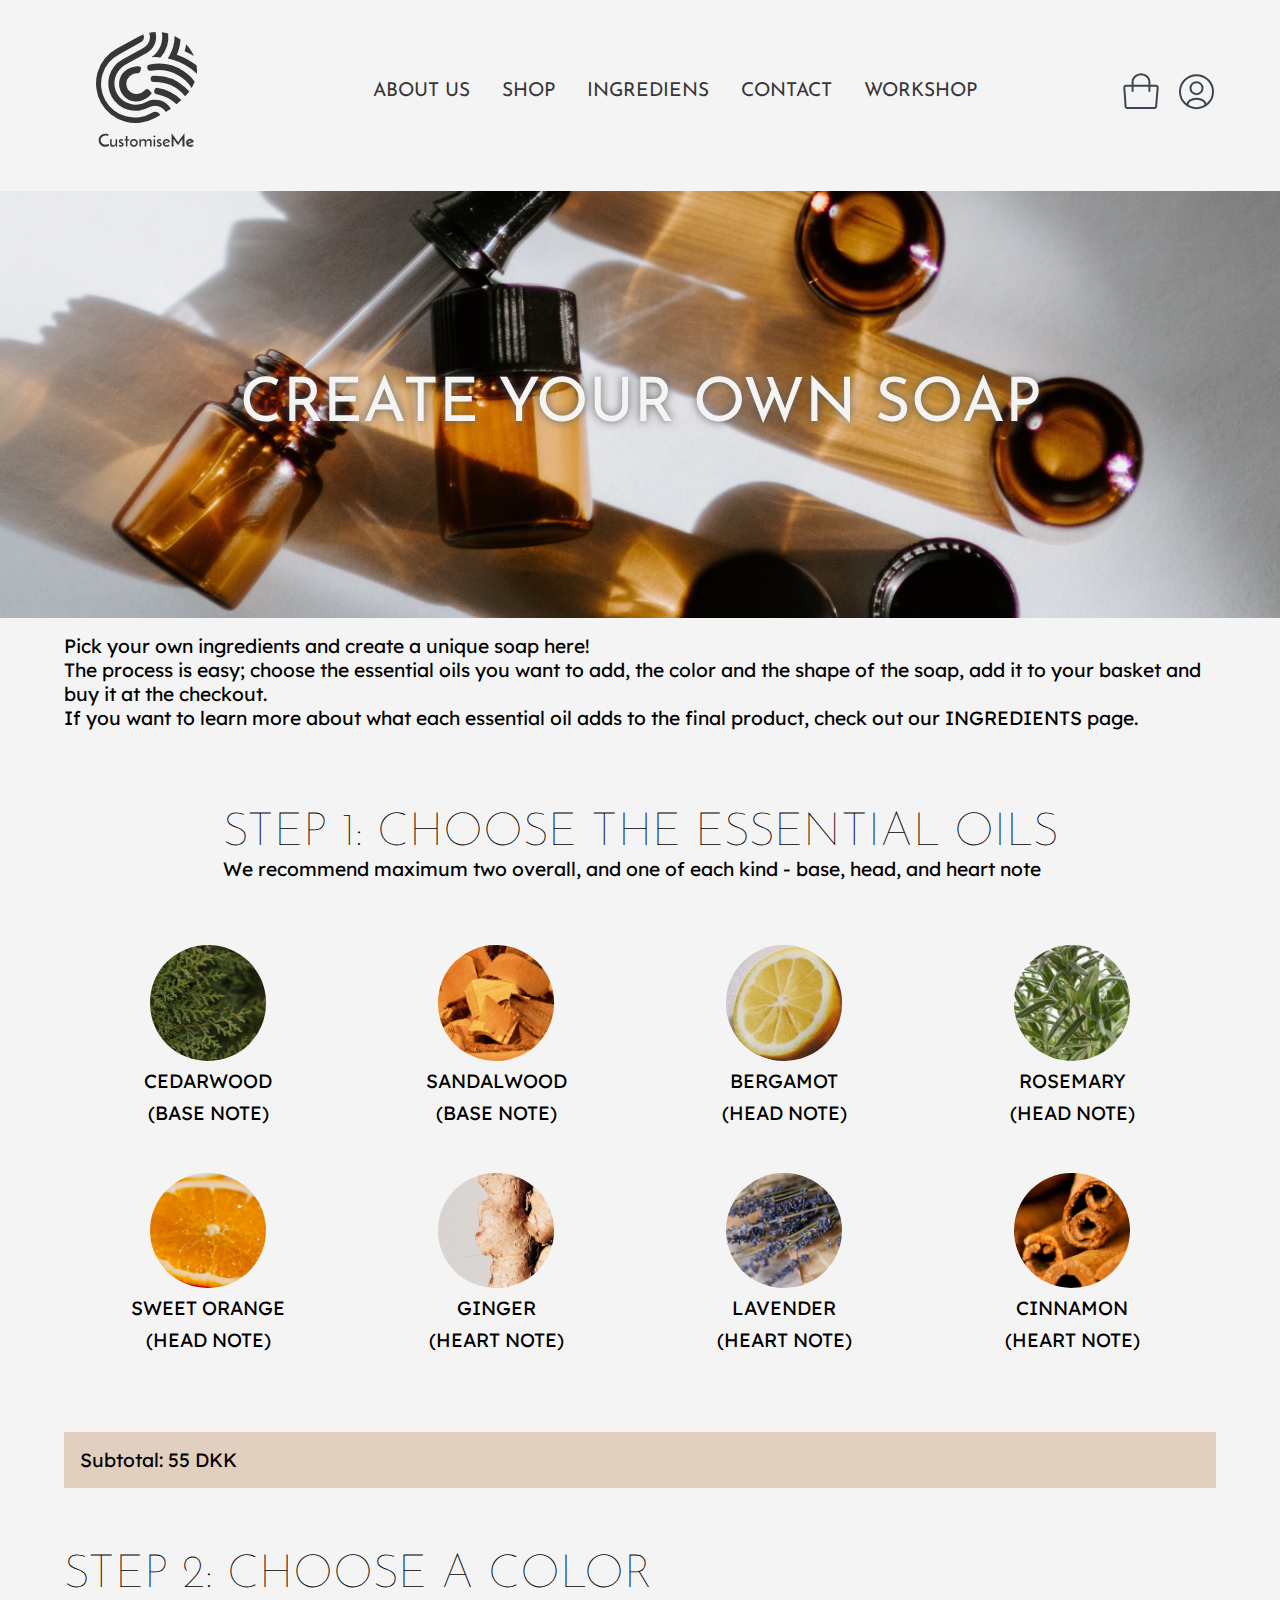
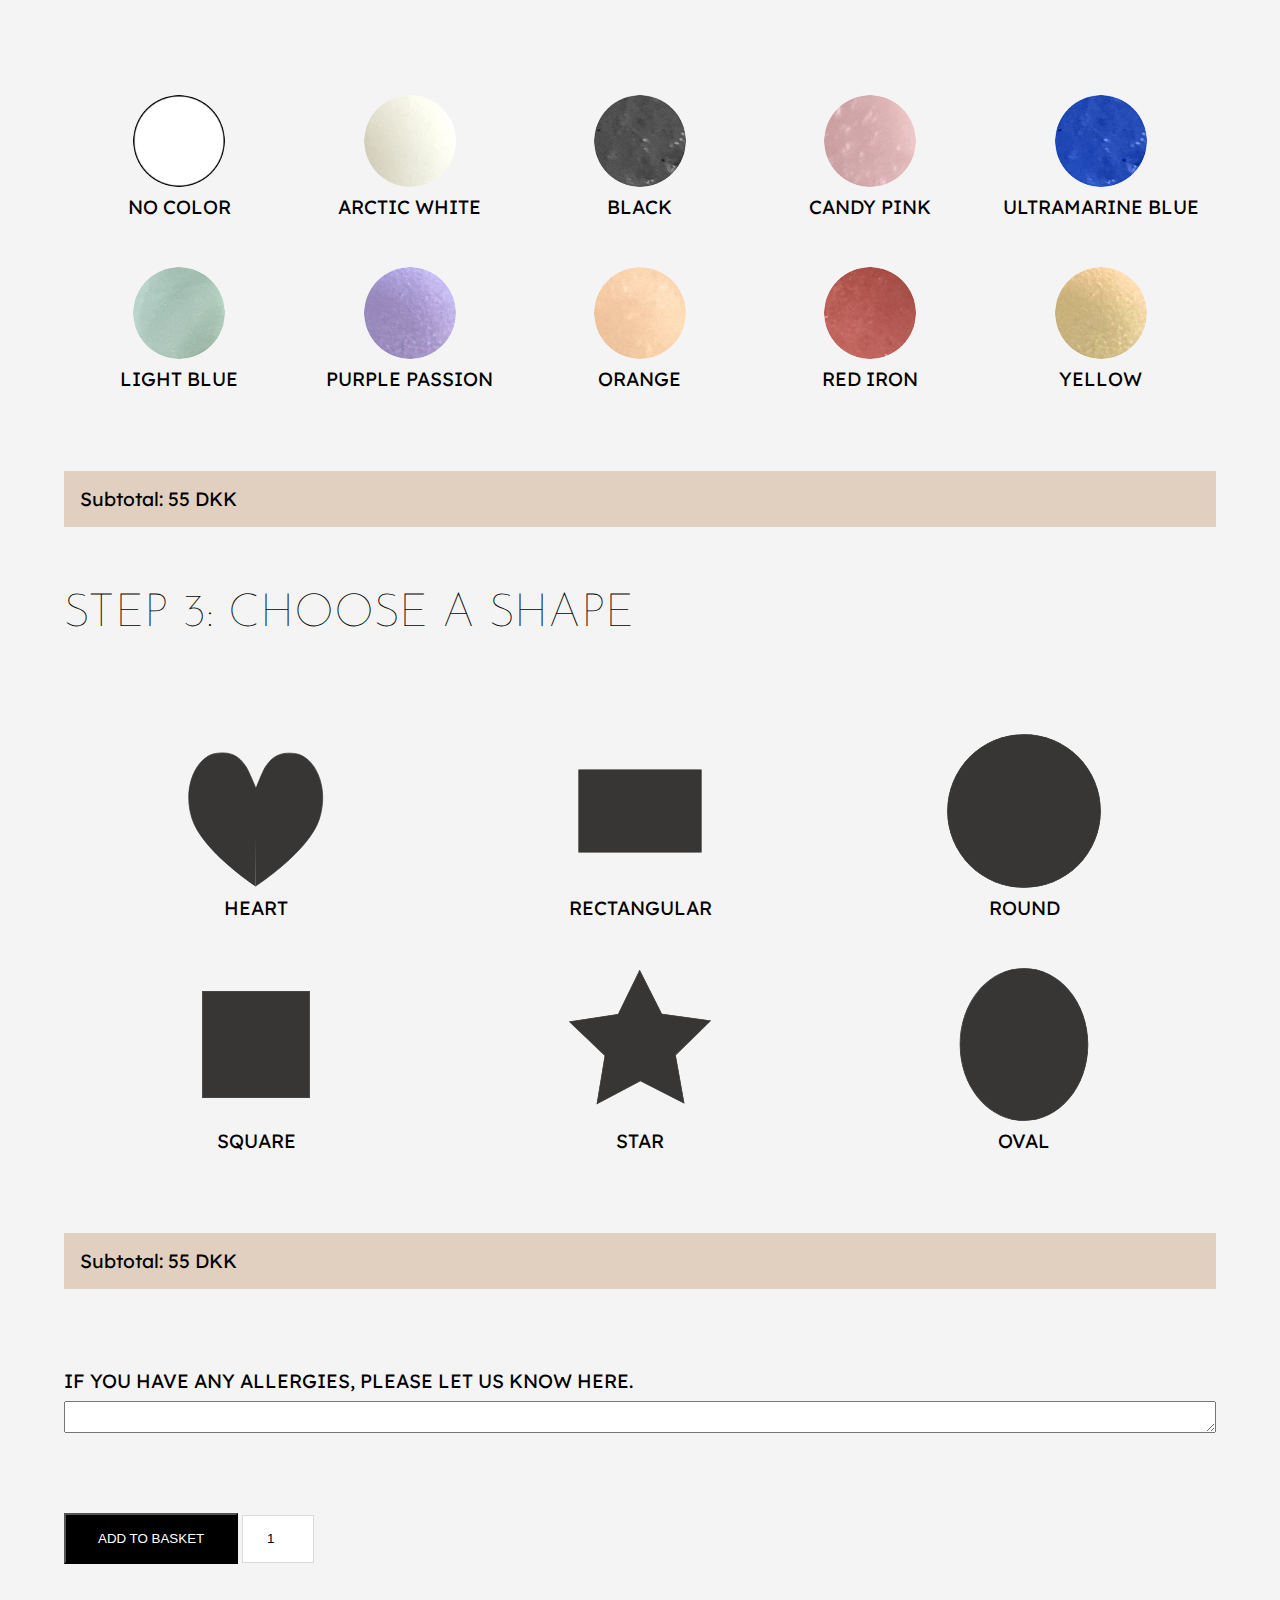
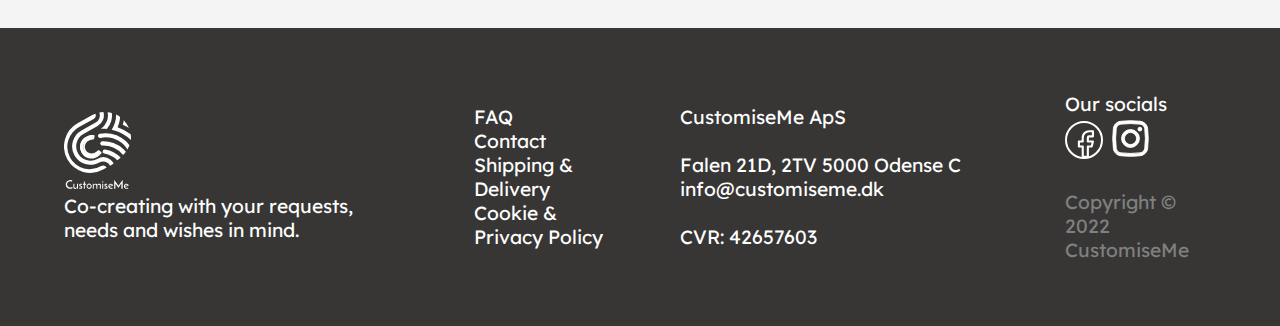
==== commit 72f3980c: "last change" ====
--- a/customise.html
+++ b/customise.html
@@ -11,7 +11,7 @@
     <header class="banner">
       <div class="navflex">
         <div class="logo">
-          <a href="index.html"><img src="svg/customiseme.svg" alt="logo" /></a>
+          <a href="#0"><img src="svg/customiseme.svg" alt="logo" /></a>
         </div>
         <div class="togglebuttonflex">
           <img class="toggle-btn" src="svg/menu_black_24dp.svg" alt="menu" />
@@ -22,7 +22,7 @@
         <ul>
           <li><a href="index.html">ABOUT US</a></li>
           <li><a href="productlist.html">SHOP</a></li>
-          <li><a href="index.html">INGREDIENTS</a></li>
+          <li><a href="index.html">INGREDIENS</a></li>
           <li><a href="index.html">CONTACT</a></li>
           <li><a href="index.html">WORKSHOP</a></li>
         </ul>
@@ -42,12 +42,9 @@
 
       <div id="explanation">
         <p>
-          Pick your own ingredients and create a unique soap here!<br />
-          The process is easy; choose the essential oils you want to add, the
-          color and the shape of the soap, add it to your basket and buy it at
-          the checkout.<br />
-          If you want to learn more about what each essential oil adds to the
-          final product, check out our INGREDIENTS page.
+          Pick your own ingredients and create a unique soap here!<br>
+          The process is easy; choose the essential oils you want to add, the color and the shape of the soap, add it to your basket and buy it at the checkout.<br>
+          If you want to learn more about what each essential oil adds to the final product, check out our INGREDIENTS page.
         </p>
       </div>
 
@@ -65,7 +62,7 @@
           <div id="options1">
             <label class="oil_check">
               <input type="checkbox" name="oil" value="cedarwood" />
-              <img src="img/cedarimg.jpg" alt="cedar_img" />
+              <img src="img/cedarimg.jpg" alt="cedar_img"/>
               Cedarwood<br />
               <p class="descr">(base note)</p>
             </label>
@@ -254,27 +251,28 @@
           </div>
         </div>
 
+
         <!-- ALLERGIES -->
-
+    
         <div id="allergies">
-          <p>If you have any allergies, please let us know here</p>
-          <label>
+          <label>
+          <p>If you have any allergies, please let us know here.</p>
             <textarea name="message"></textarea>
           </label>
         </div>
 
         <div>
-          <button class="basket">ADD TO BASKET</button>
-          <input
-            class="quant"
-            type="number"
-            id="quantity"
-            name="quantity"
-            min="1"
-            max="10"
-            value="1"
-          />
-        </div>
+        <button class="basket">ADD TO BASKET</button>
+        <input
+          class="quant"
+          type="number"
+          id="quantity"
+          name="quantity"
+          min="1"
+          max="10"
+          value="1"
+        />
+      </div>
 
         <!-- </div> -->
       </form>
@@ -310,5 +308,6 @@
         <p class="copyright">Copyright &copy; 2022 CustomiseMe</p>
       </div>
     </footer>
+
   </body>
 </html>
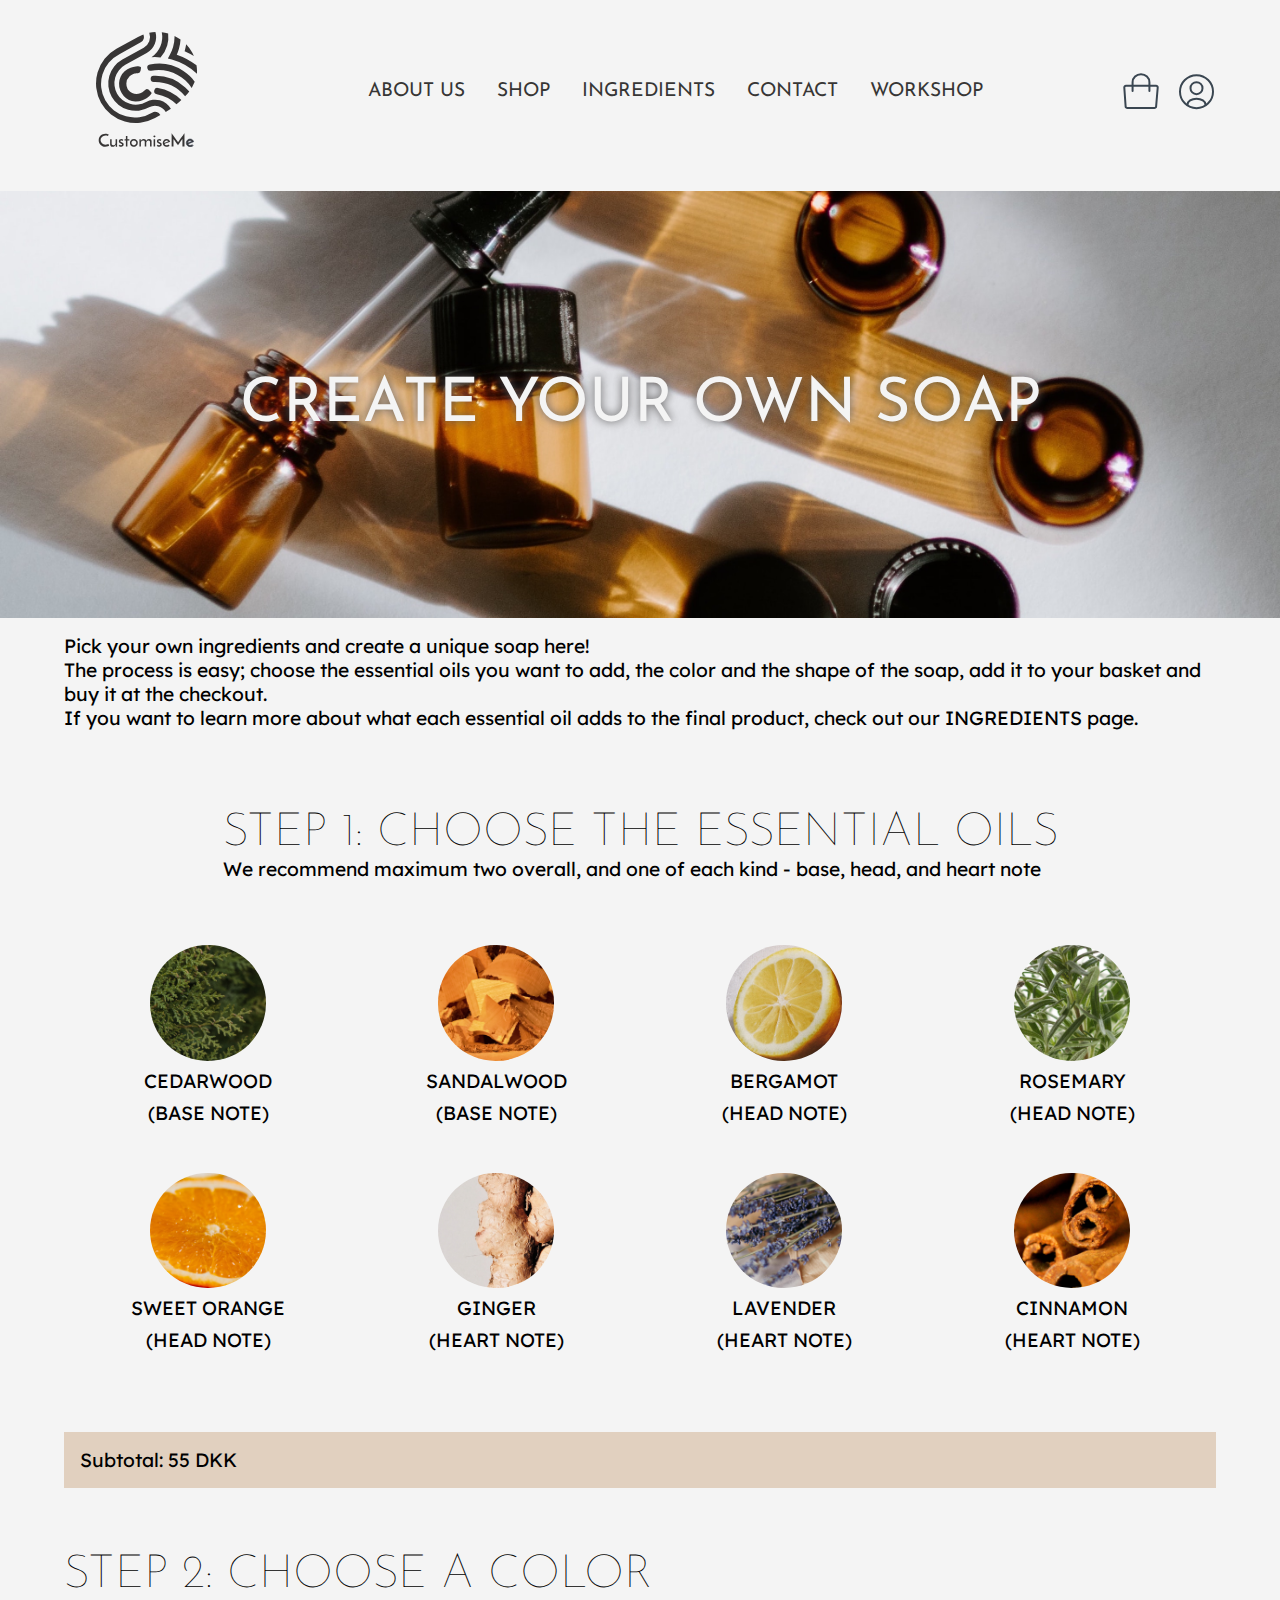
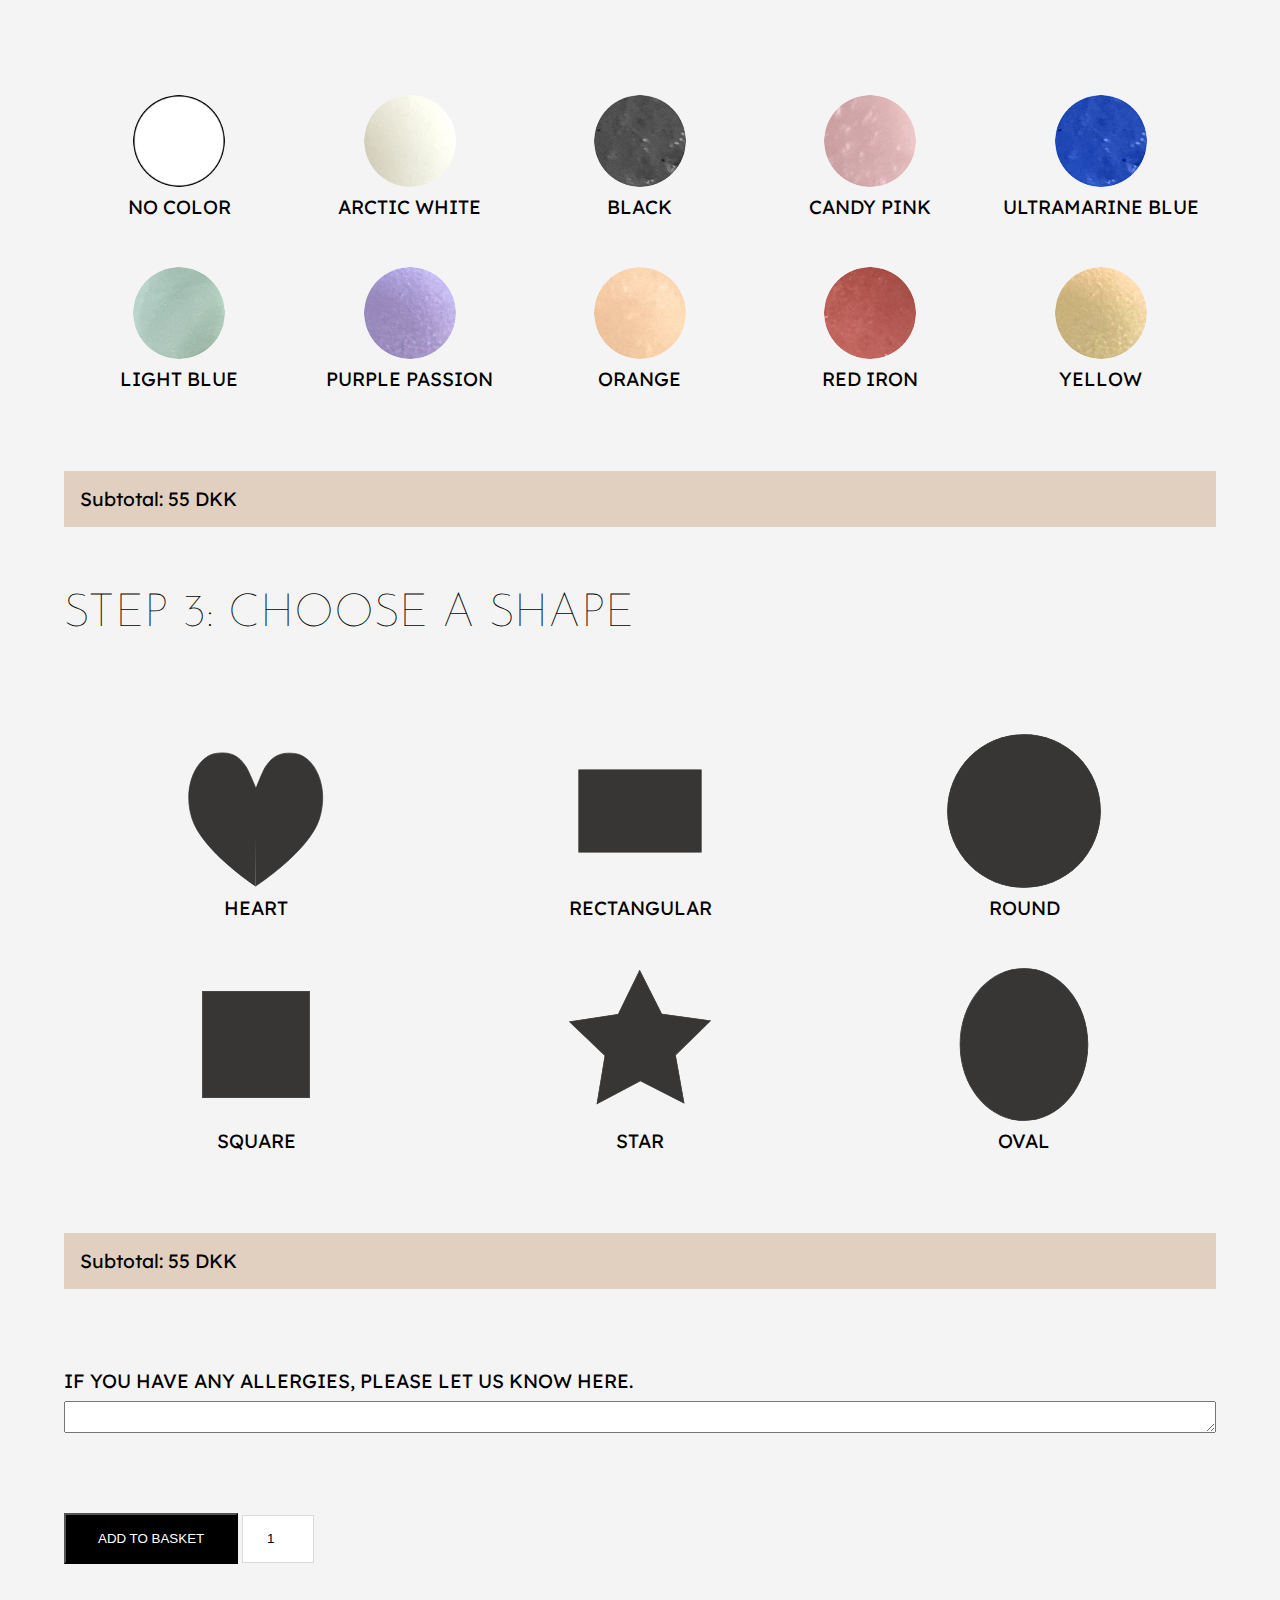
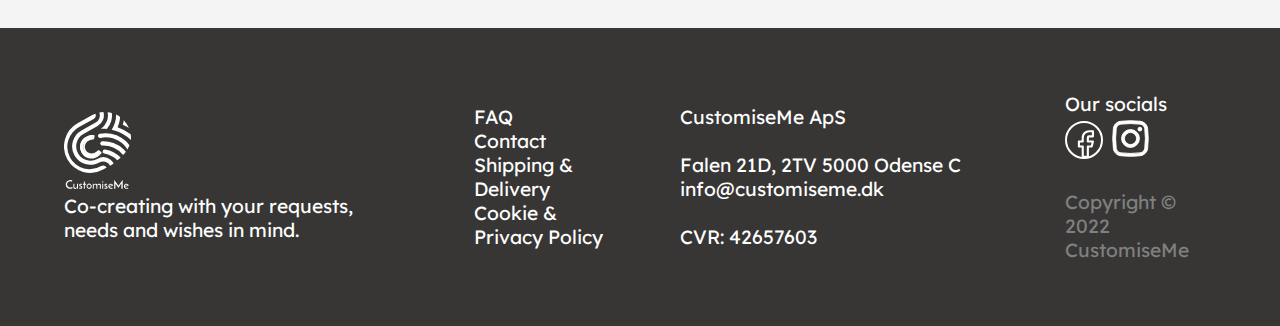
==== commit c013d1ca: "Merge branch 'master' of https://github.com/thordiskara/CustomiseMe" ====
--- a/customise.html
+++ b/customise.html
@@ -11,7 +11,7 @@
     <header class="banner">
       <div class="navflex">
         <div class="logo">
-          <a href="#0"><img src="svg/customiseme.svg" alt="logo" /></a>
+          <a href="index.html"><img src="svg/customiseme.svg" alt="logo" /></a>
         </div>
         <div class="togglebuttonflex">
           <img class="toggle-btn" src="svg/menu_black_24dp.svg" alt="menu" />
@@ -22,7 +22,7 @@
         <ul>
           <li><a href="index.html">ABOUT US</a></li>
           <li><a href="productlist.html">SHOP</a></li>
-          <li><a href="index.html">INGREDIENS</a></li>
+          <li><a href="index.html">INGREDIENTS</a></li>
           <li><a href="index.html">CONTACT</a></li>
           <li><a href="index.html">WORKSHOP</a></li>
         </ul>
@@ -42,9 +42,12 @@
 
       <div id="explanation">
         <p>
-          Pick your own ingredients and create a unique soap here!<br>
-          The process is easy; choose the essential oils you want to add, the color and the shape of the soap, add it to your basket and buy it at the checkout.<br>
-          If you want to learn more about what each essential oil adds to the final product, check out our INGREDIENTS page.
+          Pick your own ingredients and create a unique soap here!<br />
+          The process is easy; choose the essential oils you want to add, the
+          color and the shape of the soap, add it to your basket and buy it at
+          the checkout.<br />
+          If you want to learn more about what each essential oil adds to the
+          final product, check out our INGREDIENTS page.
         </p>
       </div>
 
@@ -62,7 +65,7 @@
           <div id="options1">
             <label class="oil_check">
               <input type="checkbox" name="oil" value="cedarwood" />
-              <img src="img/cedarimg.jpg" alt="cedar_img"/>
+              <img src="img/cedarimg.jpg" alt="cedar_img" />
               Cedarwood<br />
               <p class="descr">(base note)</p>
             </label>
@@ -251,28 +254,27 @@
           </div>
         </div>
 
-
         <!-- ALLERGIES -->
-    
+
         <div id="allergies">
           <label>
-          <p>If you have any allergies, please let us know here.</p>
+            <p>If you have any allergies, please let us know here.</p>
             <textarea name="message"></textarea>
           </label>
         </div>
 
         <div>
-        <button class="basket">ADD TO BASKET</button>
-        <input
-          class="quant"
-          type="number"
-          id="quantity"
-          name="quantity"
-          min="1"
-          max="10"
-          value="1"
-        />
-      </div>
+          <button class="basket">ADD TO BASKET</button>
+          <input
+            class="quant"
+            type="number"
+            id="quantity"
+            name="quantity"
+            min="1"
+            max="10"
+            value="1"
+          />
+        </div>
 
         <!-- </div> -->
       </form>
@@ -308,6 +310,5 @@
         <p class="copyright">Copyright &copy; 2022 CustomiseMe</p>
       </div>
     </footer>
-
   </body>
 </html>
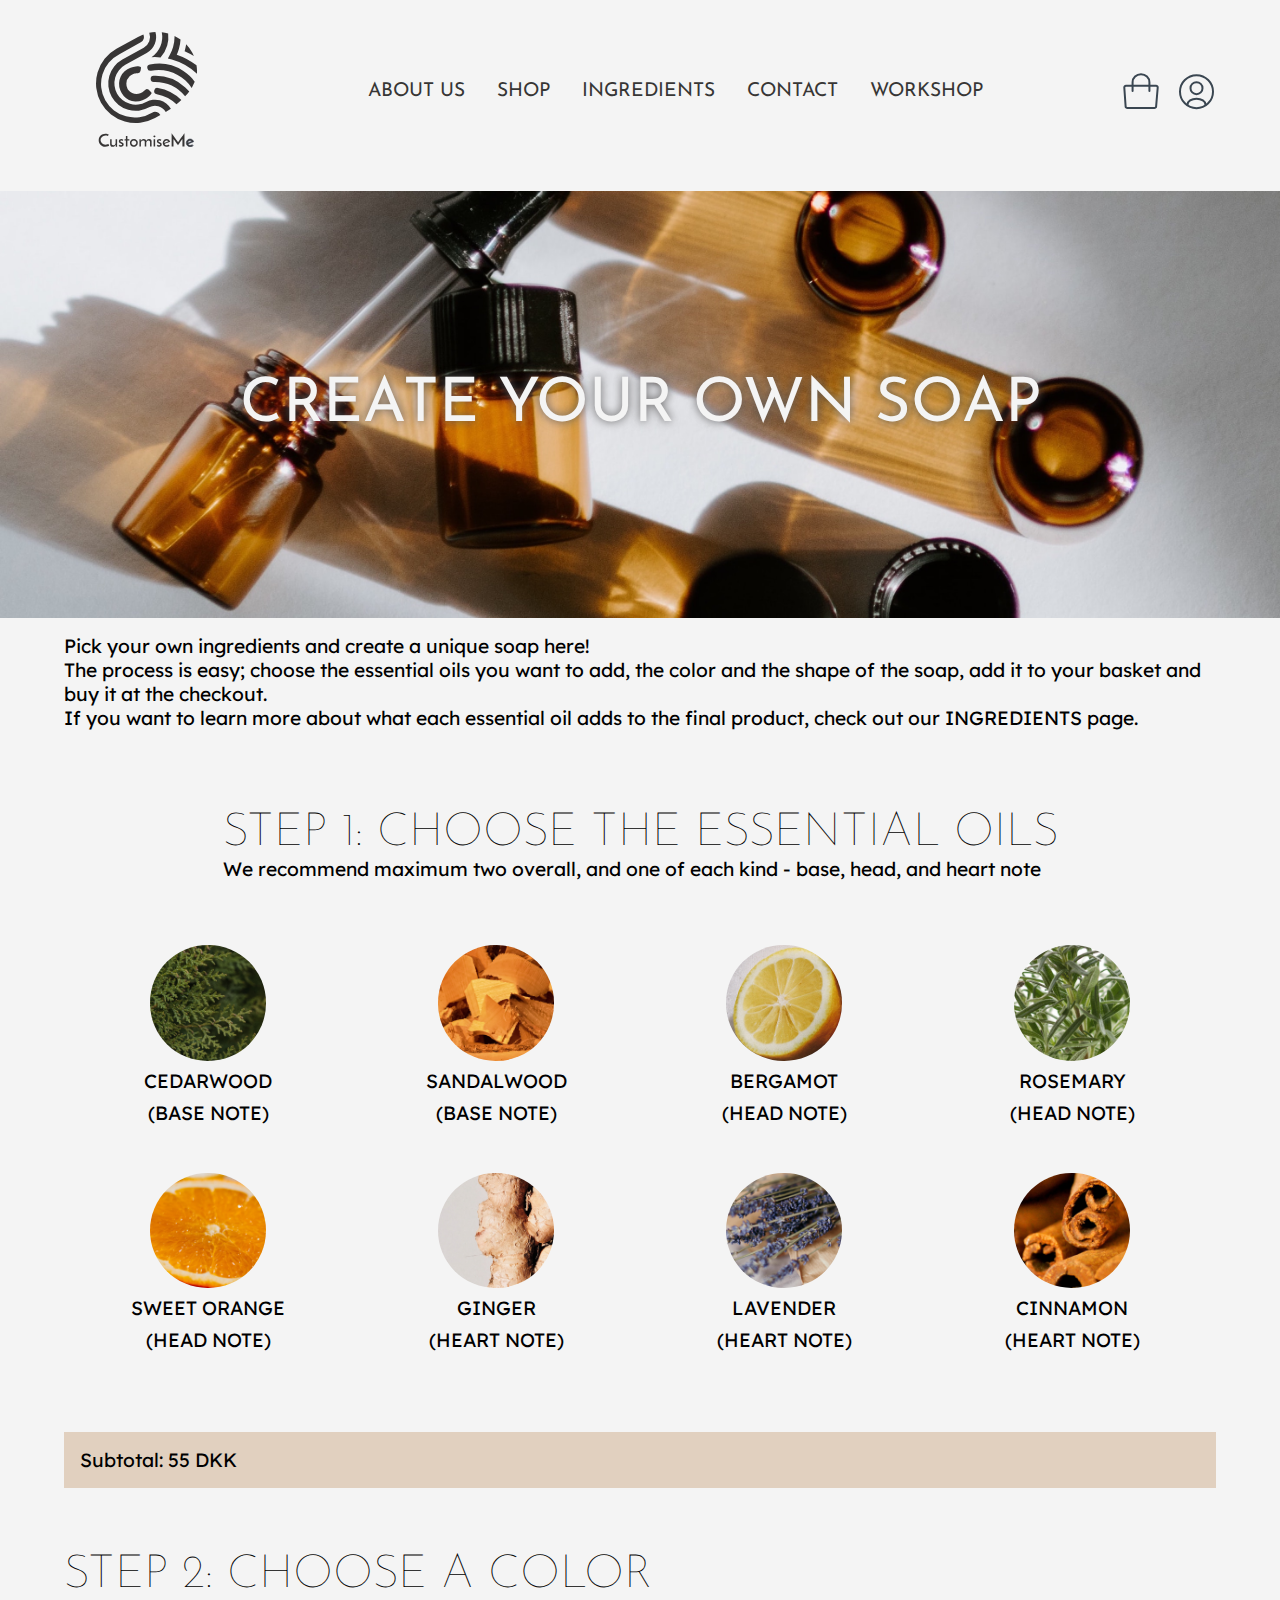
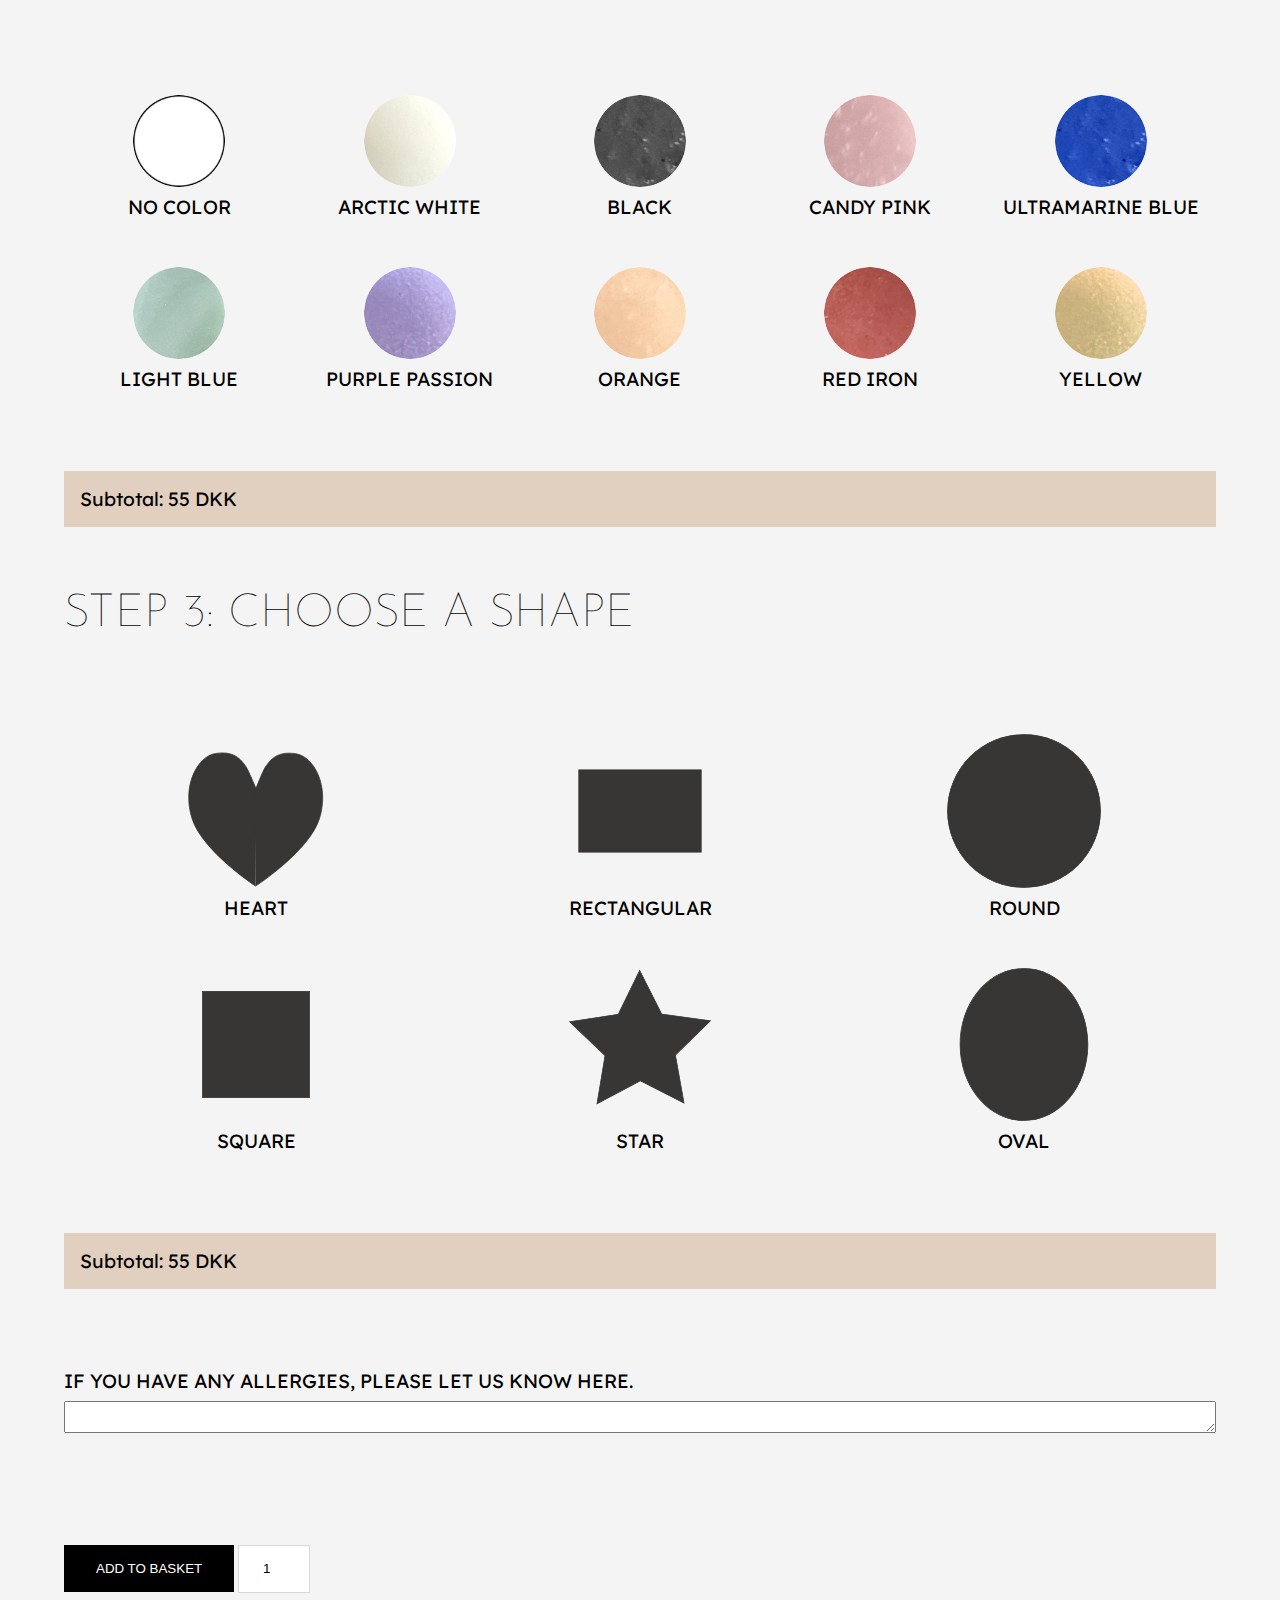
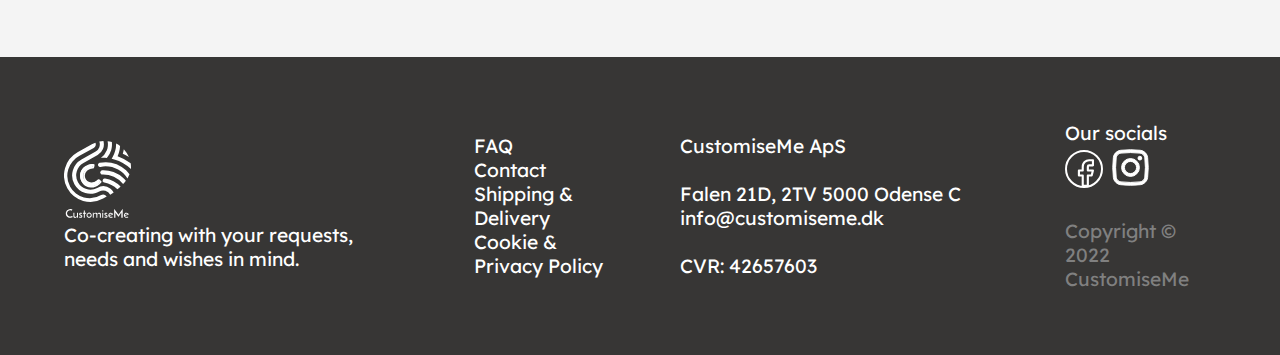
==== commit fd1dcac6: "added style.css" ====
--- a/customise.html
+++ b/customise.html
@@ -6,6 +6,7 @@
     <meta name="viewport" content="width=device-width, initial-scale=1.0" />
     <title>Customise Page</title>
     <link rel="stylesheet" href="customise.css" />
+    <link rel="stylesheet" href="style.css">
   </head>
   <body>
     <header class="banner">
--- a/style.css
+++ b/style.css
@@ -0,0 +1,731 @@
+@import url("https://fonts.googleapis.com/css2?family=Josefin+Sans&display=swap");
+@import url("https://fonts.googleapis.com/css2?family=Josefin+Sans:wght@300&display=swap");
+@import url("https://fonts.googleapis.com/css2?family=Lexend:wght@300&display=swap");
+
+:root {
+  /* Whenever you use josefin Sans as a font, add font-weight (light or regular/bold) */
+  /* This should be regular font weight */
+  --ff-pri: "Josefin Sans", sans-serif;
+  /* This should be light font weight hen used) */
+  --ff-sec: "Josefin Sans", sans-serif;
+  --ff-ter: "Lexend", sans-serif;
+
+  /* For font seizing */
+  --fs-xxs: 0.5rem;
+  --fs-xs: 0.8rem;
+  --fs-s: 1.2rem;
+  --fs-m: clamp(1.1rem, 1vw + 0.8rem, 1.8rem);
+  --fs-l: clamp(1.7rem, 2.36vw + 1rem, 3.1rem);
+  --fs-xl: clamp(2.3rem, 3.54vw + 1rem, 4.2rem);
+
+  /* For colors */
+  --clr-bg: #f4f4f4;
+  --clr-pri: #373635;
+  --clr-sec: #e1d0bf;
+  --clr-blck: #000;
+  /* Maybe we add a new accent color */
+  --clr-acc: #e1d0bf;
+
+  /* For seizing in general */
+  --sp-xs: 0.5rem;
+  --sp-s: 1rem;
+  --sp-m: 2rem;
+  --sp-l: 4rem;
+  --sp-xl: 8rem;
+  --sp-xxl: 12rem;
+}
+
+* {
+  margin: 0;
+  padding: 0;
+  list-style: none;
+  box-sizing: border-box;
+}
+
+html {
+  scroll-behavior: smooth;
+}
+
+body {
+  font-family: var(--ff-ter);
+  background-color: var(--clr-bg);
+}
+
+h1 {
+  font-family: var(--ff-pri);
+  font-weight: normal;
+  font-size: var(--fs-xl);
+}
+
+h2 {
+  font-family: var(--ff-sec);
+  font-weight: lighter;
+  font-size: var(--fs-l);
+}
+
+h3 {
+  font-family: var(--ff-sec);
+  font-weight: normal;
+  font-size: var(--fs-s);
+}
+h4 {
+  font-family: var(--ff-sec);
+  font-weight: normal;
+  font-size: var(--fs-xs);
+}
+
+p {
+  font-family: var(--ff-ter);
+  font-size: var(--fs-s);
+}
+
+/* NAV */
+
+nav {
+  display: flex;
+  justify-content: space-between;
+}
+
+nav ul {
+  display: flex;
+  justify-content: space-evenly;
+  align-items: center;
+  gap: var(--sp-s);
+  font-family: var(--ff-sec);
+  font-size: var(--fs-s);
+}
+
+nav a {
+  color: var(--clr-pri);
+  text-decoration: none;
+}
+.navflex {
+  display: flex;
+  justify-content: space-between;
+  margin: var(--sp-m);
+}
+
+.toggle-btn {
+  background: transparent;
+  border: none;
+  display: block;
+  min-width: 60px;
+  min-height: 44px;
+  font-size: 1.1rem;
+  cursor: pointer;
+}
+.close {
+  background: transparent;
+  border: none;
+  display: block;
+  min-width: 44px;
+  min-height: 44px;
+  font-size: 1.1rem;
+  cursor: pointer;
+}
+
+.navicons {
+  display: none;
+}
+
+.togglebuttonflex {
+  display: flex;
+  justify-content: flex-end;
+  align-items: center;
+}
+
+nav {
+  display: none;
+}
+
+nav.shown {
+  border-top: 1px solid var(--clr-pri);
+  padding-top: 1rem;
+  display: flex;
+  flex: 1 1 100%;
+  flex-flow: column;
+}
+
+nav ul {
+  display: flex;
+  flex-flow: column;
+}
+.banner {
+  border-bottom: 1px solid var(--clr-pri);
+  width: 90%;
+  margin-left: 5%;
+  padding-bottom: 0.5rem;
+}
+
+/* Footer */
+footer {
+  background-color: var(--clr-pri);
+  font-family: var(--ff-ter);
+  font-size: var(--fs-s);
+  color: white;
+  display: grid;
+  padding: var(--sp-l);
+  gap: var(--sp-xl);
+  grid-template-columns: 1fr 1fr;
+  align-items: center;
+}
+
+.copyright {
+  color: gray;
+}
+
+/* Media for burgermenu */
+
+@media (min-width: 1000px) {
+  .banner {
+    display: flex;
+    justify-content: space-between;
+    align-items: center;
+    border: none;
+  }
+  .navicons {
+    display: flex;
+    justify-content: center;
+    align-items: center;
+    gap: var(--sp-s);
+  }
+  .navflex {
+    display: flex;
+    justify-content: space-between;
+  }
+
+  nav ul {
+    flex-flow: row;
+    gap: var(--sp-m);
+  }
+
+  nav ul li {
+    font-size: var(--fs-s);
+  }
+
+  .logo {
+    width: 6%;
+  }
+  nav {
+    display: block;
+    flex-flow: row;
+  }
+
+  /* burgermenu */
+  .toggle-btn {
+    display: none;
+  }
+  .close {
+    display: none;
+  }
+  footer {
+    display: flex;
+    gap: var(--sp-l);
+    justify-content: space-between;
+  }
+  .socials {
+    width: 20%;
+  }
+}
+
+@media (min-width: 1300px) {
+  nav ul li {
+    font-size: var(--fs-s);
+  }
+}
+
+/* HOME PAGE */
+.images {
+  display: flex;
+  justify-content: center;
+}
+
+.frame {
+  position: relative;
+  width: 100%;
+}
+
+.frame img {
+  width: 100%;
+  height: 600px;
+  object-fit: cover;
+}
+
+.frame a > h1 {
+  position: absolute;
+  top: 250px;
+  text-align: center;
+  width: 100%;
+  z-index: 10;
+  color: whitesmoke;
+  text-decoration: none;
+}
+
+.frame a:hover h1 {
+  transform: scale(1.1);
+  transition: all 0.5s ease-in-out;
+}
+
+.frame a:hover img {
+  filter: brightness(80%);
+}
+
+.bestproducts,
+.howitworks,
+.reviews {
+  margin-left: 1rem;
+  margin-right: 1rem;
+}
+
+.bestproducts h2 {
+  padding-top: 3rem;
+  padding-bottom: 2rem;
+}
+
+.productgrid {
+  display: grid;
+  grid-template-columns: repeat(auto-fill, minmax(340px, 200px));
+  gap: 1.5rem;
+  justify-content: center;
+}
+.productgridmain {
+  display: grid;
+  grid-template-columns: repeat(auto-fill, minmax(350px, 200px));
+  grid-column-gap: 1.5rem;
+  justify-content: center;
+}
+
+article img {
+  width: 100%;
+  height: 300px;
+  object-fit: cover;
+}
+.soapImage {
+  width: 100%;
+  height: 300px;
+  object-fit: cover;
+}
+.soapImage:hover {
+  opacity: 0.5;
+}
+
+.soapinfo {
+  margin-bottom: 0.8rem;
+}
+/* .buttonss {
+  display: flex;
+  justify-content: space-between;
+  padding-top: 1rem;
+  padding: 1rem;
+} */
+
+.buttons {
+  display: flex;
+  justify-content: space-between;
+  padding-top: 1rem;
+  cursor: pointer;
+}
+
+button {
+  background-color: #edb3b4;
+  border: none;
+  padding: 0.5rem;
+  cursor: pointer;
+}
+
+.buttonstyle {
+  background-color: #edb3b4;
+  border: none;
+  padding: 1rem;
+  cursor: pointer;
+  color: black;
+  font-family: var(--ff-sec);
+  font-size: var(--fs-xs);
+}
+
+.buttons a {
+  text-decoration: none;
+}
+
+.price {
+  text-align: left;
+  font-size: var(--fs-xs);
+}
+
+.soppingbag {
+  background-image: url(svg/Shopping-Bag.svg);
+  background-size: auto;
+  background-repeat: no-repeat;
+  aspect-ratio: 1/1.2;
+  width: 10%;
+  height: 10%;
+  margin-right: 0.5rem;
+}
+.shoppingbag {
+  background-image: url(svg/Shopping-Bag.svg);
+  background-size: auto;
+  background-repeat: no-repeat;
+  aspect-ratio: 1/1.2;
+  width: 25px;
+  height: 100px;
+  margin-right: 1px;
+}
+
+.howitworks h2 {
+  padding-top: 5rem;
+  padding-bottom: 3rem;
+  text-align: center;
+}
+.howgrid {
+  display: grid;
+  grid-template-columns: repeat(4, 1fr);
+  gap: 1.5rem;
+  justify-content: center;
+}
+
+.howgrid article {
+  text-align: center;
+  background-color: #eeeeee;
+  padding: 0 2rem 2rem 2rem;
+}
+
+.howgrid img {
+  height: 6rem;
+  width: 6rem;
+  background-color: var(--clr-sec);
+  border-radius: 50%;
+  padding: 0.3rem;
+  margin-top: 1.5rem;
+}
+.howgrid h3 {
+  padding-top: 1rem;
+  padding-bottom: 0.5rem;
+}
+
+.reviews {
+  margin-bottom: 4rem;
+}
+.reviews h2 {
+  padding-top: 5rem;
+  padding-bottom: 2rem;
+  text-align: center;
+}
+
+.reviewlayout {
+  display: grid;
+  grid-template-columns: 1fr 1fr;
+  gap: 2rem;
+}
+
+.singlereview {
+  display: flex;
+  gap: 1rem;
+}
+
+.singlereview img {
+  max-width: 50%;
+  height: auto;
+}
+
+.textcontainer {
+  background-color: #e3e3e3;
+  padding: 3rem;
+  line-height: 2.3rem;
+}
+
+.stars5 {
+  background-image: url(svg/stars4.svg);
+  background-size: auto;
+  background-repeat: no-repeat;
+  aspect-ratio: 1/1;
+  width: 8rem;
+  height: 1.5rem;
+}
+
+.stars4 {
+  background-image: url(svg/stars5.svg);
+  background-size: auto;
+  background-repeat: no-repeat;
+  aspect-ratio: 1/1;
+  width: 8rem;
+  height: 1.5rem;
+}
+
+.dots {
+  display: flex;
+  justify-content: center;
+  padding-top: 2.3rem;
+}
+#shopname {
+  padding-top: 1rem;
+  padding-left: 5rem;
+  padding-bottom: 3rem;
+}
+
+.full {
+  background-image: url(svg/fulldot.svg);
+  background-size: auto;
+  background-repeat: no-repeat;
+  width: 2.5rem;
+  height: 1.1rem;
+}
+.empty {
+  background-image: url(svg/emptydot.svg);
+  background-size: auto;
+  background-repeat: no-repeat;
+  width: 2.5rem;
+  height: 1.1rem;
+}
+
+.companyinfo {
+  display: flex;
+  justify-content: space-between;
+  background-color: var(--clr-sec);
+  padding: 3rem;
+  gap: 3rem;
+}
+
+.ingredients,
+.shipping,
+.packaging {
+  display: flex;
+  gap: 2rem;
+}
+
+.plant {
+  background-image: url(svg/Leaf.svg);
+  background-size: auto;
+  background-repeat: no-repeat;
+  aspect-ratio: 1/1;
+  width: 4rem;
+  height: 4rem;
+}
+
+.car {
+  background-image: url(svg/vector.svg);
+  background-size: auto;
+  background-repeat: no-repeat;
+  aspect-ratio: 1/1;
+  width: 4rem;
+  height: 4rem;
+}
+
+.upcycle {
+  background-image: url(svg/Refresh2.svg);
+  background-size: auto;
+  background-repeat: no-repeat;
+  aspect-ratio: 1/1;
+  width: 4rem;
+  height: 4rem;
+}
+
+/* HOME PAGE MEDIA QUERIES*/
+
+@media screen and (max-width: 950px) {
+  .howgrid {
+    grid-template-columns: repeat(2, 1fr);
+  }
+
+  .reviewlayout {
+    grid-template-columns: 1fr;
+    grid-template-rows: 1fr;
+  }
+
+  .singlereview {
+    max-height: 25rem;
+  }
+
+  .singlereview img {
+    max-width: 50%;
+    height: auto;
+  }
+}
+
+@media screen and (max-width: 650px) {
+  .singlereview {
+    max-height: 28rem;
+  }
+
+  .singlereview img {
+    max-width: 40%;
+    height: auto;
+  }
+  .companyinfo {
+    display: flex;
+    flex-wrap: wrap;
+    gap: 4rem;
+  }
+}
+
+@media screen and (max-width: 515px) {
+  .productgrid {
+    grid-template-columns: repeat(auto-fill, minmax(400px, 300px));
+    gap: 3rem;
+  }
+
+  article img {
+    width: 100%;
+    height: 400px;
+    object-fit: cover;
+  }
+}
+
+/* PRODUCT PAGE */
+
+.singlesoap {
+  display: grid;
+  grid-template-columns: 1fr 1fr;
+  line-height: 2.5rem;
+  padding-top: 4rem;
+  gap: 2rem;
+  margin-left: auto;
+  margin-right: auto;
+  max-width: 1100px;
+  width: 100%;
+}
+
+.soapcontainer {
+  grid-column: 1/2;
+  position: relative;
+  width: 100%;
+}
+
+.soapcontainer img {
+  width: 100%;
+  height: 500px;
+  object-fit: cover;
+}
+
+.soapinfo {
+  grid-column: 2/3;
+}
+
+.span {
+  font-weight: bolder;
+}
+
+.quant {
+  background-color: rgb(255, 255, 255);
+  min-width: 72px;
+  min-height: 48px;
+  border: 1px solid rgb(217, 217, 217);
+  text-align: center;
+  padding: 5px 0px 5px;
+  align-items: center;
+  transition: all 0.15s linear 0s;
+  color: rgb(0, 0, 0);
+}
+
+.quant:hover {
+  border-color: rgb(119, 118, 120);
+}
+
+.related {
+  margin-left: auto;
+  margin-right: auto;
+  max-width: 1100px;
+  padding-top: 4rem;
+  padding-bottom: 4rem;
+}
+
+.relatedgrid {
+  display: grid;
+  grid-template-columns: repeat(4, 1fr);
+  gap: 1.5rem;
+  padding: 2rem 0 2rem 0;
+}
+
+.basket {
+  background-color: black;
+  color: white;
+  padding: 1rem 2rem;
+  margin-top: 2rem;
+}
+
+.pricebox,
+.colorbox,
+.weightbox,
+.availbox,
+.ingredbox,
+.essentialbox,
+.certifybox {
+  display: grid;
+  grid-template-columns: 1fr 3fr;
+}
+
+#cer {
+  visibility: hidden;
+}
+@media screen and (max-width: 1180px) {
+  .singlesoap {
+    padding-left: 4rem;
+    padding-right: 2rem;
+  }
+
+  .related {
+    padding-left: 4rem;
+    padding-right: 2rem;
+  }
+}
+@media screen and (max-width: 1000px) {
+  .singlesoap {
+    grid-template-columns: 1fr;
+    grid-template-rows: 400px 1fr;
+    padding-left: 4rem;
+    padding-right: 4rem;
+  }
+
+  .soapcontainer {
+    grid-column: 1/2;
+    grid-row: 1/2;
+    background-color: #e6e8eb;
+  }
+
+  .soapcontainer img {
+    width: 100%;
+    height: 400px;
+    object-fit: contain;
+  }
+  .soapinfo {
+    grid-column: 1/2;
+    grid-row: 2/3;
+  }
+
+  .basket {
+    margin-bottom: 2rem;
+  }
+
+  .related {
+    padding-left: 4rem;
+    padding-right: 4rem;
+  }
+
+  .relatedgrid {
+    grid-template-columns: repeat(2, 1fr);
+    row-gap: 4rem;
+  }
+
+  .relatedgrid img {
+    width: 100%;
+    height: 220px;
+    object-fit: cover;
+  }
+}
+
+@media screen and (max-width: 600px) {
+  .pricebox,
+  .colorbox,
+  .weightbox,
+  .availbox,
+  .ingredbox,
+  .essentialbox,
+  .certifybox {
+    gap: 2rem;
+  }
+  .soppingbag {
+    aspect-ratio: 1/1.2;
+    width: 13%;
+    height: 13%;
+    margin-right: 0.5rem;
+  }
+}
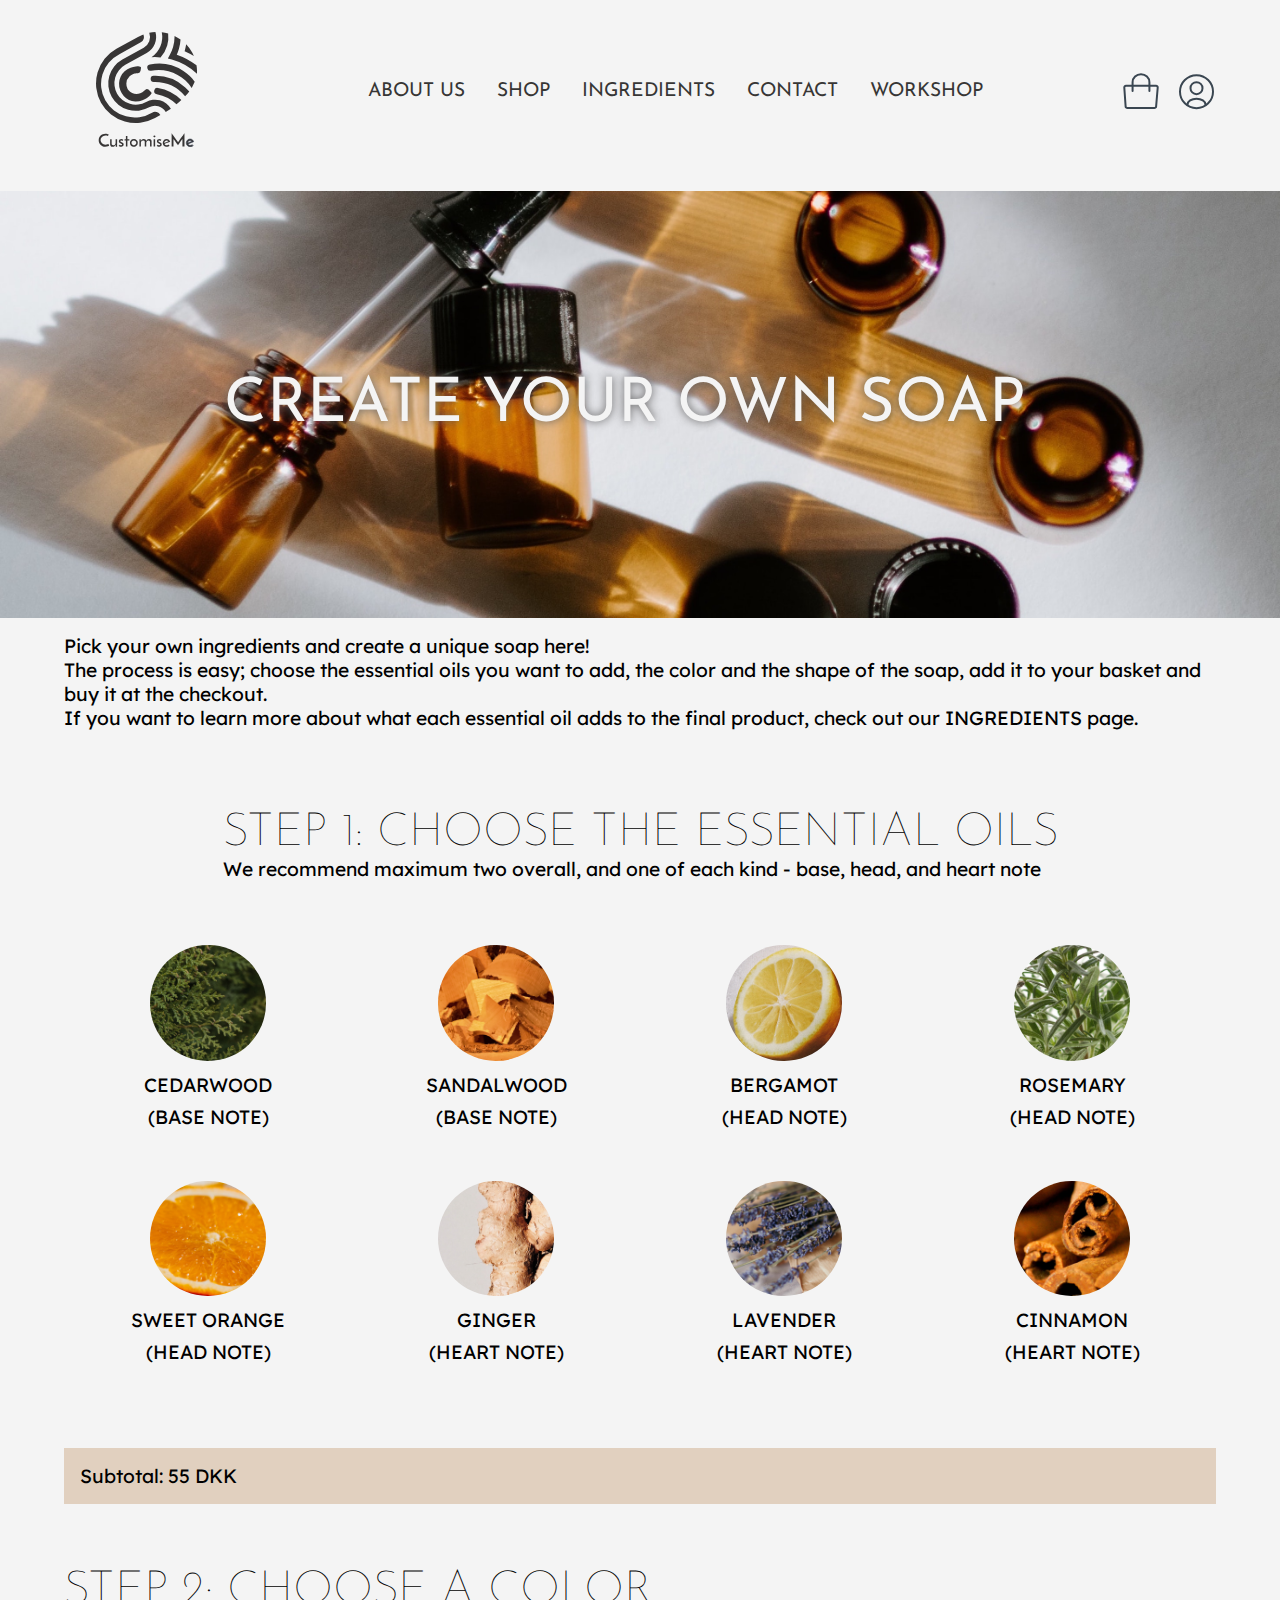
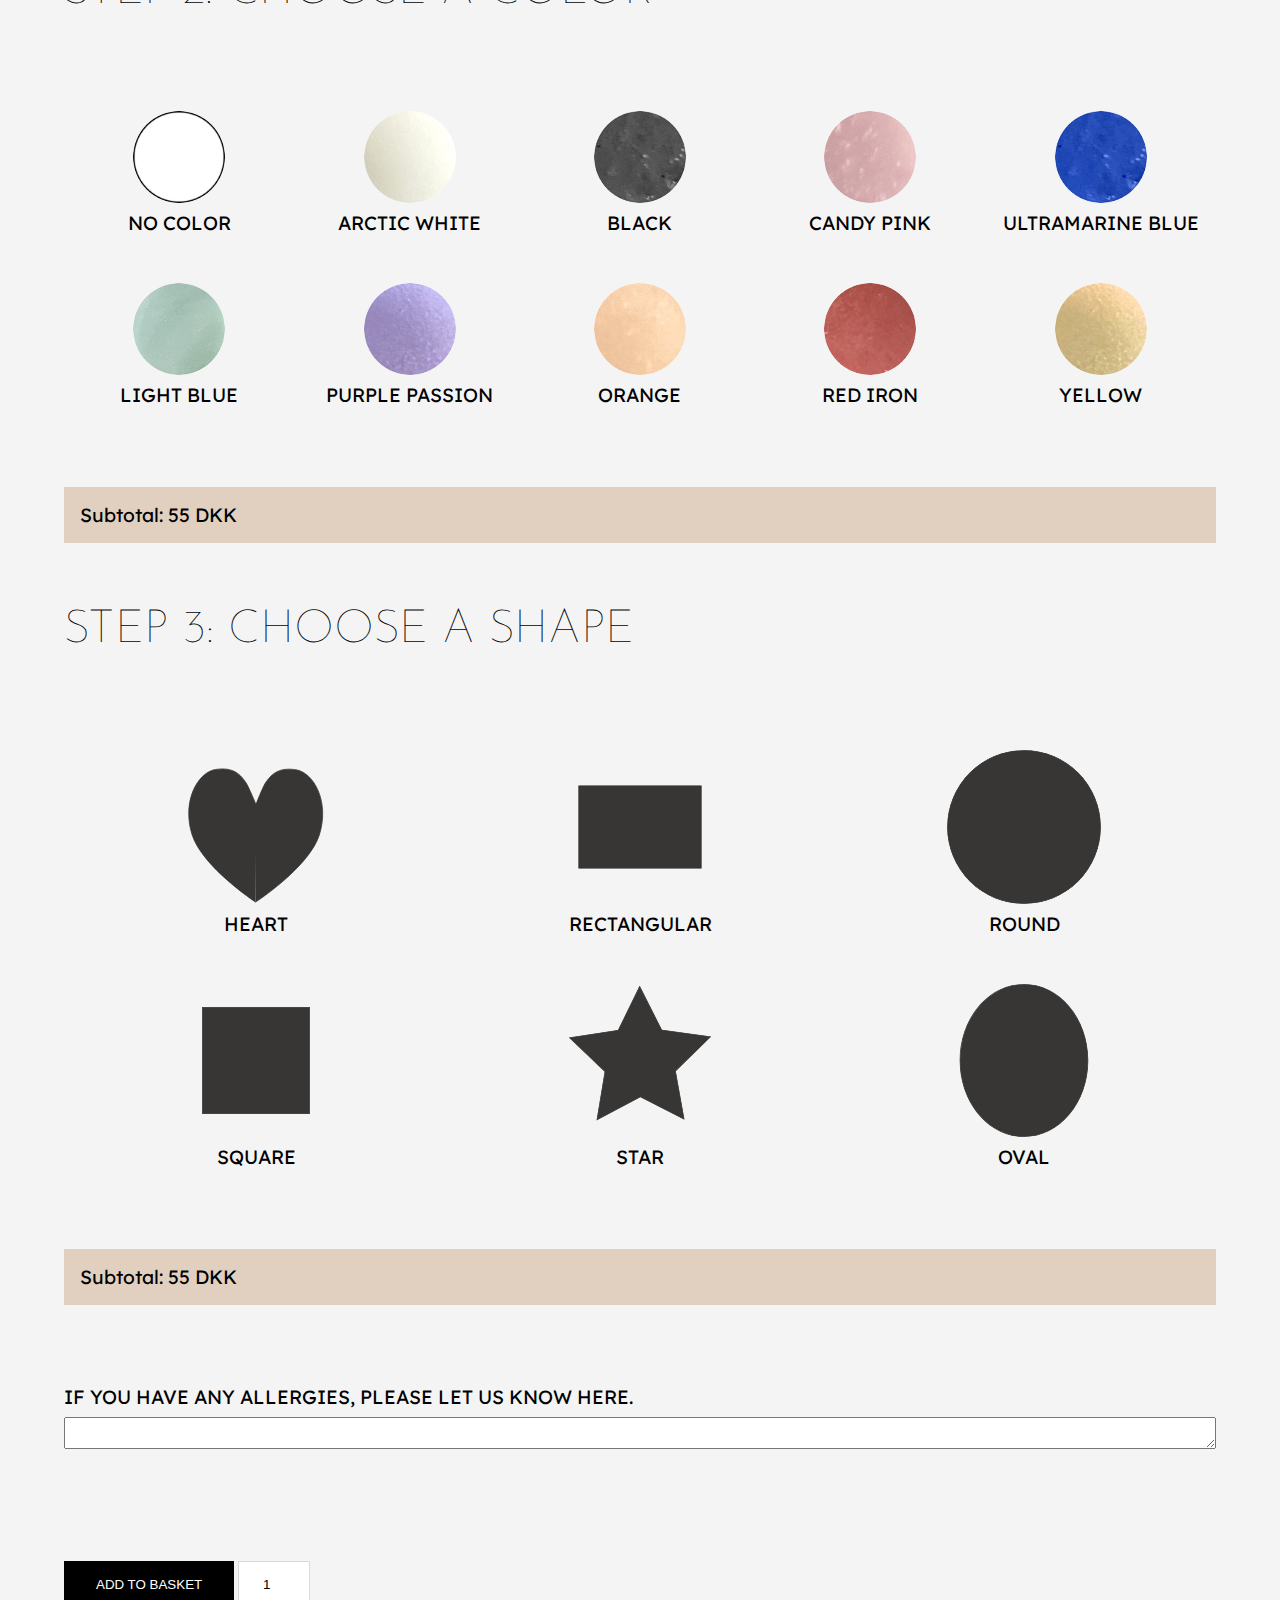
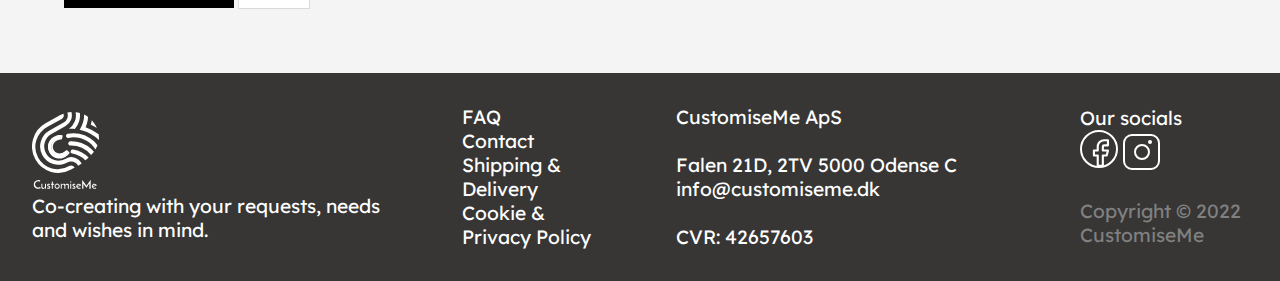
==== commit ba4bbf4e: "last one" ====
--- a/customise.html
+++ b/customise.html
@@ -6,7 +6,7 @@
     <meta name="viewport" content="width=device-width, initial-scale=1.0" />
     <title>Customise Page</title>
     <link rel="stylesheet" href="customise.css" />
-    <link rel="stylesheet" href="style.css">
+    <link rel="stylesheet" href="style.css" />
   </head>
   <body>
     <header class="banner">
@@ -68,56 +68,49 @@
               <input type="checkbox" name="oil" value="cedarwood" />
               <img src="img/cedarimg.jpg" alt="cedar_img" />
               Cedarwood<br />
-              <p class="descr">(base note)</p>
+              (base note)
             </label>
 
             <label class="oil_check">
               <input type="checkbox" name="oil" value="sandalwood" />
               <img src="img/sandalimg.jpg" alt="sandal_img" />
-              Sandalwood<br />
-              <p class="descr">(base note)</p>
+              Sandalwood<br />(base note)
             </label>
 
             <label class="oil_check">
               <input type="checkbox" name="oil" value="bergamot" />
               <img src="img/bergamotimg.jpg" alt="bergamot_img" />
-              Bergamot<br />
-              <p class="descr">(head note)</p>
+              Bergamot<br />(head note)
             </label>
 
             <label class="oil_check">
               <input type="checkbox" name="oil" value="rosemary" />
               <img src="img/rosemimg.jpg" alt="rosemary_img" />
-              Rosemary<br />
-              <p class="descr">(head note)</p>
+              Rosemary<br />(head note)
             </label>
 
             <label class="oil_check">
               <input type="checkbox" name="oil" value="sweetorange" />
               <img src="img/orimg.jpg" alt="orange_img" />
-              Sweet orange<br />
-              <p class="descr">(head note)</p>
+              Sweet orange<br />(head note)
             </label>
 
             <label class="oil_check">
               <input type="checkbox" name="oil" value="ginger" />
               <img src="img/gingimg.jpg" alt="ginger_img" />
-              Ginger<br />
-              <p class="descr">(heart note)</p>
+              Ginger<br />(heart note)
             </label>
 
             <label class="oil_check">
               <input type="checkbox" name="oil" value="lavender" />
               <img src="img/lavendimg.jpg" alt="lavender_img" />
-              Lavender<br />
-              <p class="descr">(heart note)</p>
+              Lavender<br />(heart note)
             </label>
 
             <label class="oil_check">
               <input type="checkbox" name="oil" value="cinnamon" />
               <img src="img/cinnimg.jpg" alt="cinnamon_img" />
-              Cinnamon<br />
-              <p class="descr">(heart note)</p>
+              Cinnamon<br />(heart note)
             </label>
           </div>
         </div>
@@ -131,7 +124,7 @@
         <!-- STEP TWO: CHOOSE COLOR -->
         <!-- <div class="smallflex"> -->
 
-        <div id="title">
+        <div class="title">
           <h2>Step 2: Choose a color</h2>
         </div>
 
@@ -207,7 +200,7 @@
         <!-- STEP THREE: CHOOSE SHAPE -->
         <!-- <div class="smallflex"> -->
 
-        <div id="title">
+        <div class="title">
           <h2>Step 3: Choose a shape</h2>
         </div>
 
@@ -259,7 +252,7 @@
 
         <div id="allergies">
           <label>
-            <p>If you have any allergies, please let us know here.</p>
+            If you have any allergies, please let us know here.
             <textarea name="message"></textarea>
           </label>
         </div>
--- a/customise.css
+++ b/customise.css
@@ -97,9 +97,10 @@
 #header_text {
   position: absolute;
   color: var(--clr-bg);
+  margin: 0 -1rem 0 -1rem;
   top: 50%;
   left: 50%;
-  transform: translate(-50%, -50%);
+  transform: translate(-45%, -45%);
   text-shadow: 0px 0px 10px #5e5d5d;
 }
 
@@ -128,6 +129,11 @@
   font-family: var(--ff-ter);
   font-size: var(--fs-s);
   text-transform: uppercase;
+}
+
+.oil_check {
+  text-align: center;
+  line-height: 2rem;
 }
 
 .smallflex {
@@ -215,17 +221,17 @@
 /* CHECKED STYLES */
 
 form img:hover {
-    outline: 3px solid #EDB3B4;
-    outline-offset: 2px;
+  outline: 3px solid #edb3b4;
+  outline-offset: 2px;
 }
 
 [type="checkbox"]:checked + img {
-  outline: 3px solid #EDB3B4;
+  outline: 3px solid #edb3b4;
   outline-offset: 2px;
 }
 
 [type="radio"]:checked + img {
-  outline: 3px solid #EDB3B4;
+  outline: 3px solid #edb3b4;
   outline-offset: 2px;
 }
 
@@ -234,11 +240,10 @@
   padding: var(--sp-s);
 }
 
-
 #allergies label {
   display: flex;
   flex-direction: column;
-  align-items:stretch;
+  align-items: stretch;
   gap: var(--sp-xs);
   margin: 1rem 0 1rem 0;
 
@@ -248,28 +253,27 @@
 }
 
 .basket {
-    background-color: black;
-    color: white;
-    padding: 1rem 2rem;
-    cursor: pointer;
-  }
-
-  .quant {
-    background-color: rgb(255, 255, 255);
-    min-width: 72px;
-    min-height: 48px;
-    border: 1px solid rgb(217, 217, 217);
-    text-align: center;
-    padding: 5px 0px 5px;
-    align-items: center;
-    transition: all 0.15s linear 0s;
-    color: rgb(0, 0, 0);
-  }
-  
-  .quant:hover {
-    border-color: rgb(119, 118, 120);
-  }
-
+  background-color: black;
+  color: white;
+  padding: 1rem 2rem;
+  cursor: pointer;
+}
+
+.quant {
+  background-color: rgb(255, 255, 255);
+  min-width: 72px;
+  min-height: 48px;
+  border: 1px solid rgb(217, 217, 217);
+  text-align: center;
+  padding: 5px 0px 5px;
+  align-items: center;
+  transition: all 0.15s linear 0s;
+  color: rgb(0, 0, 0);
+}
+
+.quant:hover {
+  border-color: rgb(119, 118, 120);
+}
 
 @media only screen and (min-width: 650px) {
   /* CHECKBOX AND RADIO GRID */
--- a/style.css
+++ b/style.css
@@ -71,7 +71,7 @@
 h4 {
   font-family: var(--ff-sec);
   font-weight: normal;
-  font-size: var(--fs-xs);
+  font-size: 0.9rem;
 }
 
 p {
@@ -109,8 +109,7 @@
   background: transparent;
   border: none;
   display: block;
-  min-width: 60px;
-  min-height: 44px;
+  min-height: 30px;
   font-size: 1.1rem;
   cursor: pointer;
 }
@@ -118,8 +117,8 @@
   background: transparent;
   border: none;
   display: block;
-  min-width: 44px;
-  min-height: 44px;
+
+  min-height: 30px;
   font-size: 1.1rem;
   cursor: pointer;
 }
@@ -164,7 +163,7 @@
   font-size: var(--fs-s);
   color: white;
   display: grid;
-  padding: var(--sp-l);
+  padding: var(--sp-m);
   gap: var(--sp-xl);
   grid-template-columns: 1fr 1fr;
   align-items: center;
@@ -206,6 +205,7 @@
   .logo {
     width: 6%;
   }
+
   nav {
     display: block;
     flex-flow: row;
@@ -349,7 +349,7 @@
 
 .price {
   text-align: left;
-  font-size: var(--fs-xs);
+  font-size: var(--fs-s);
 }
 
 .soppingbag {
@@ -651,6 +651,16 @@
 .certifybox {
   display: grid;
   grid-template-columns: 1fr 3fr;
+  gap: 1rem;
+}
+
+.color,
+.weight,
+.availability,
+.ingredients,
+.essential,
+.certified {
+  font-size: var(--fs-xs);
 }
 
 #cer {
@@ -709,6 +719,10 @@
     width: 100%;
     height: 220px;
     object-fit: cover;
+  }
+  .related .productname,
+  .related .price {
+    font-size: 0.9rem;
   }
 }
 
